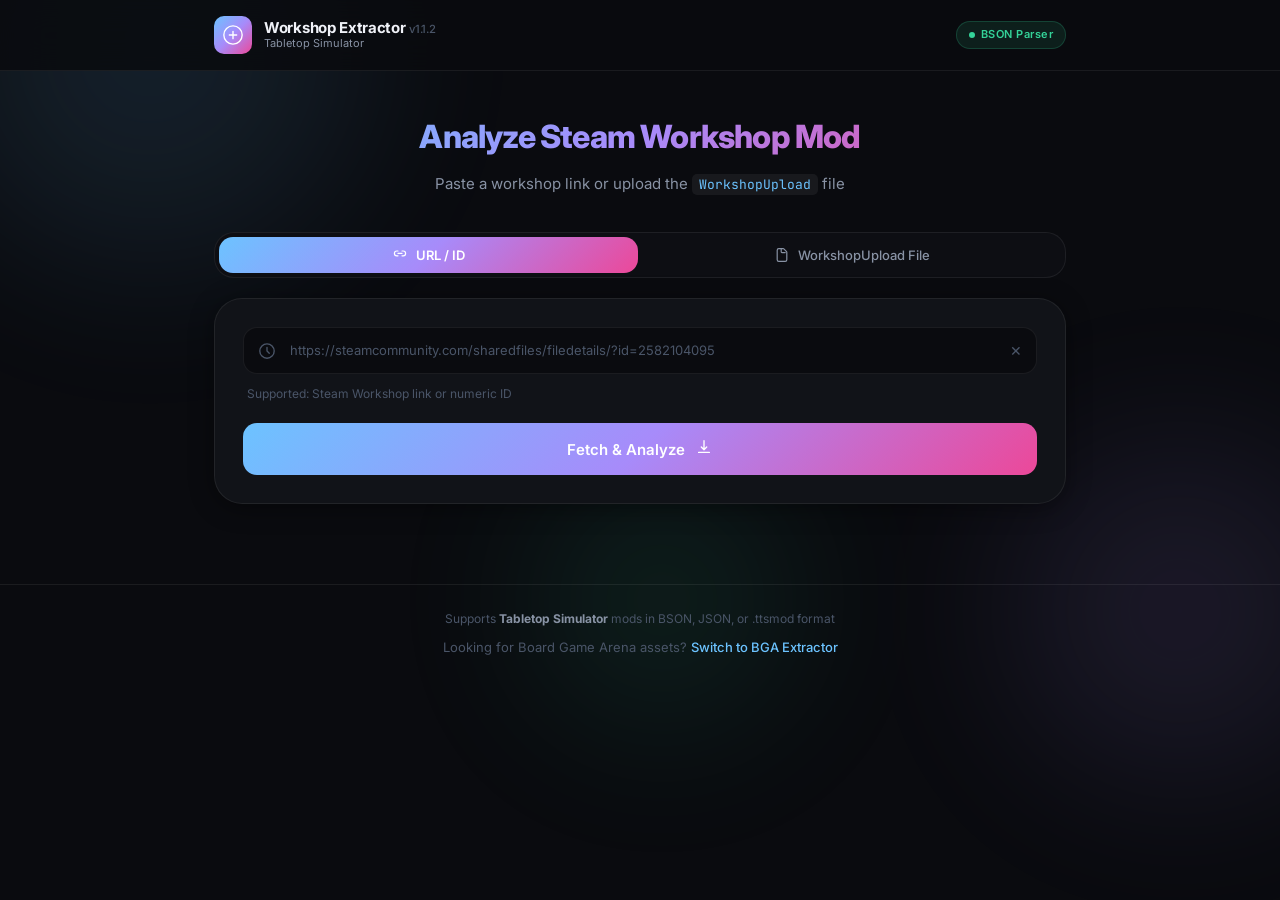
==== index.html @ b0f850b6 "fix: tts id for stream download fix: bga parser" ====
<!DOCTYPE html>
<html lang="en">

<head>
  <meta charset="UTF-8" />
  <meta name="viewport" content="width=device-width, initial-scale=1.0" />
  <title>Steam Workshop Extractor</title>
  <meta name="description"
    content="Extract hidden asset URLs from Tabletop Simulator Steam Workshop mods. Download images, meshes, and raw BSON/JSON." />

  <!-- Open Graph / Social Media Meta Tags -->
  <meta property="og:type" content="website" />
  <meta property="og:title" content="Steam Workshop Extractor" />
  <meta property="og:description" content="Extract hidden asset URLs from Tabletop Simulator Steam Workshop mods." />
  <meta property="og:url" content="https://steam-extractor.netlify.app/" />
  <meta property="og:image" content="https://steam-extractor.netlify.app/og-image.png" />
  <meta name="twitter:card" content="summary_large_image" />

  <link rel="icon" type="image/svg+xml" href="favicon.svg" />
  <link rel="preconnect" href="https://fonts.googleapis.com" />
  <link rel="preconnect" href="https://fonts.gstatic.com" crossorigin />
  <link
    href="https://fonts.googleapis.com/css2?family=Inter:wght@300;400;500;600;700;800&family=JetBrains+Mono:wght@400;500&display=swap"
    rel="stylesheet" />
  <script src="https://cdn.jsdelivr.net/npm/bson@6.10.3/dist/bson.bundle.min.js"></script>
  <script src="https://cdn.jsdelivr.net/npm/jszip@3.10.1/dist/jszip.min.js"></script>
  <link rel="stylesheet" href="style.css" />
</head>

<body>
  <div class="bg-orbs">
    <div class="orb orb-1"></div>
    <div class="orb orb-2"></div>
    <div class="orb orb-3"></div>
  </div>

  <header class="app-header">
    <div class="header-inner">
      <div class="logo" onclick="resetToInput()" title="Back to start">
        <div class="logo-icon">
          <svg viewBox="0 0 24 24" fill="none" xmlns="http://www.w3.org/2000/svg">
            <path d="M12 2C6.477 2 2 6.477 2 12s4.477 10 10 10 10-4.477 10-10S17.523 2 12 2Z" stroke="currentColor"
              stroke-width="1.5" />
            <path d="M8 12h8M12 8v8" stroke="currentColor" stroke-width="1.5" stroke-linecap="round" />
          </svg>
        </div>
        <div class="logo-text">
          <span class="logo-title">Workshop Extractor <span class="version-tag">v1.1.2</span></span>
          <span class="logo-sub">Tabletop Simulator</span>
        </div>
      </div>
      <div class="header-badge">
        <span class="badge-dot"></span>
        BSON Parser
      </div>
    </div>
  </header>

  <main class="app-main">
    <!-- Input Section -->
    <section class="input-section" id="input-section">
      <div class="section-title">
        <h1>Analyze Steam Workshop Mod</h1>
        <p>Paste a workshop link or upload the <code>WorkshopUpload</code> file</p>
      </div>

      <div class="tabs" id="input-tabs">
        <button class="tab active" id="tab-url" onclick="switchTab('url')">
          <svg viewBox="0 0 20 20" fill="none" xmlns="http://www.w3.org/2000/svg">
            <path d="M12.5 5H14a3 3 0 0 1 0 6h-1.5M7.5 5H6a3 3 0 0 0 0 6h1.5M7.5 8h5" stroke="currentColor"
              stroke-width="1.5" stroke-linecap="round" />
          </svg>
          URL / ID
        </button>
        <button class="tab" id="tab-file" onclick="switchTab('file')">
          <svg viewBox="0 0 20 20" fill="none" xmlns="http://www.w3.org/2000/svg">
            <path
              d="M4 4a2 2 0 0 1 2-2h5.586a1 1 0 0 1 .707.293l3.414 3.414A1 1 0 0 1 16 6.414V16a2 2 0 0 1-2 2H6a2 2 0 0 1-2-2V4Z"
              stroke="currentColor" stroke-width="1.5" />
            <path d="M9 2v4a1 1 0 0 0 1 1h4" stroke="currentColor" stroke-width="1.5" stroke-linecap="round" />
          </svg>
          WorkshopUpload File
        </button>
      </div>

      <!-- URL Tab -->
      <div class="tab-panel active" id="panel-url">
        <div class="url-input-card">
          <div class="input-wrapper">
            <div class="input-icon">
              <svg viewBox="0 0 20 20" fill="none">
                <circle cx="10" cy="10" r="8" stroke="currentColor" stroke-width="1.5" />
                <path d="M10 6v4l2.5 2.5" stroke="currentColor" stroke-width="1.5" stroke-linecap="round" />
              </svg>
            </div>
            <input type="text" id="url-input"
              placeholder="https://steamcommunity.com/sharedfiles/filedetails/?id=2582104095" class="url-input"
              autocomplete="off" spellcheck="false" />
            <button class="clear-btn" id="clear-btn" onclick="clearInput()" title="Clear">✕</button>
          </div>
          <div class="input-hint">
            <span>Supported: Steam Workshop link or numeric ID</span>
          </div>
          <button class="fetch-btn" id="fetch-btn" onclick="fetchFromUrl()">
            <span class="btn-text">Fetch &amp; Analyze</span>
            <span class="btn-icon">
              <svg viewBox="0 0 20 20" fill="none">
                <path d="M10 3v10M10 13l-3-3M10 13l3-3" stroke="currentColor" stroke-width="1.5" stroke-linecap="round"
                  stroke-linejoin="round" />
                <path d="M4 16h12" stroke="currentColor" stroke-width="1.5" stroke-linecap="round" />
              </svg>
            </span>
          </button>
        </div>
      </div>

      <!-- File Tab -->
      <div class="tab-panel" id="panel-file">
        <div class="file-drop-zone" id="drop-zone" ondragover="handleDragOver(event)"
          ondragleave="handleDragLeave(event)" ondrop="handleDrop(event)"
          onclick="document.getElementById('file-input').click()">
          <div class="drop-icon">
            <svg viewBox="0 0 48 48" fill="none" xmlns="http://www.w3.org/2000/svg">
              <path d="M24 32V16M24 16l-6 6M24 16l6 6" stroke="currentColor" stroke-width="2" stroke-linecap="round"
                stroke-linejoin="round" />
              <path d="M8 36a8 8 0 0 0 8 8h16a8 8 0 0 0 8-8" stroke="currentColor" stroke-width="2"
                stroke-linecap="round" />
            </svg>
          </div>
          <p class="drop-title">Drop <code>WorkshopUpload</code> file here</p>
          <p class="drop-subtitle">BSON, JSON, or .ttsmod format — or click to browse</p>
          <input type="file" id="file-input" accept=".json,.bson,.ttsmod,application/json"
            onchange="handleFileSelect(event)" style="display: none;" />
        </div>
      </div>
    </section>

    <!-- Loading State -->
    <section class="loading-section hidden" id="loading-section">
      <div class="loading-card">
        <div class="spinner-container">
          <div class="spinner"></div>
          <div class="spinner-inner"></div>
        </div>
        <div class="loading-text">
          <span id="loading-message">Contacting Steam API...</span>
          <div class="loading-dots">
            <span></span><span></span><span></span>
          </div>
        </div>
      </div>
    </section>

    <!-- Error State -->
    <section class="error-section hidden" id="error-section">
      <div class="error-card">
        <div class="error-icon">⚠️</div>
        <h3 id="error-title">Error</h3>
        <p id="error-message">Something went wrong. Please try again.</p>
        <button class="retry-btn" onclick="resetToInput()">← Go Back</button>
      </div>
    </section>

    <!-- Results Section -->
    <section class="results-section hidden" id="results-section">
      <div class="results-header">
        <button class="back-btn" onclick="resetToInput()">
          <svg viewBox="0 0 20 20" fill="none">
            <path d="M12 15l-5-5 5-5" stroke="currentColor" stroke-width="1.5" stroke-linecap="round"
              stroke-linejoin="round" />
          </svg>
          Back
        </button>
        <h2 class="results-title">Analysis Results</h2>
        <button class="copy-all-btn" id="copy-all-btn" onclick="copyAllUrls()">
          <svg viewBox="0 0 20 20" fill="none">
            <rect x="5" y="5" width="10" height="12" rx="2" stroke="currentColor" stroke-width="1.5" />
            <path d="M8 5V3.5A1.5 1.5 0 0 1 9.5 2h1A1.5 1.5 0 0 1 12 3.5V5" stroke="currentColor" stroke-width="1.5" />
          </svg>
          Copy All URLs
        </button>
      </div>

      <!-- Metadata Card -->
      <div class="meta-card" id="meta-card">
        <div class="meta-thumbnail" id="meta-thumbnail-wrap">
          <img id="meta-thumbnail" src="" alt="Preview" onerror="this.parentElement.style.display='none'" />
        </div>
        <div class="meta-info">
          <div class="meta-game-name" id="meta-game-name">—</div>
          <div class="meta-rows">
            <div class="meta-row">
              <span class="meta-label">Game Version</span>
              <span class="meta-value" id="meta-version">—</span>
            </div>
            <div class="meta-row">
              <span class="meta-label">Creation Date</span>
              <span class="meta-value" id="meta-date">—</span>
            </div>
            <div class="meta-row">
              <span class="meta-label">Game Mode</span>
              <span class="meta-value" id="meta-mode">—</span>
            </div>
            <div class="meta-row">
              <span class="meta-label">Workshop ID</span>
              <span class="meta-value meta-id" id="meta-workshop-id">—</span>
            </div>
            <div class="meta-row">
              <span class="meta-label">File Size</span>
              <span class="meta-value" id="meta-file-size">—</span>
            </div>
          </div>
        </div>
      </div>

      <!-- Assets Section -->
      <div class="assets-section" id="assets-section">
        <div class="assets-header">
          <h3 class="assets-title">
            <svg viewBox="0 0 20 20" fill="none">
              <path d="M4 4h12v12H4z" stroke="currentColor" stroke-width="1.3" rx="2" />
              <circle cx="7.5" cy="7.5" r="1.5" stroke="currentColor" stroke-width="1.3" />
              <path d="M4 12l4-4 3 3 2-2 3 3" stroke="currentColor" stroke-width="1.3" stroke-linecap="round" />
            </svg>
            Assets
            <span class="assets-count" id="assets-count">0</span>
          </h3>
          <div class="assets-filters" id="assets-filters"></div>
        </div>
        <div class="assets-actions-bar" id="assets-actions-bar">
          <button class="download-zip-btn" id="download-zip-btn" onclick="downloadImagesZip()">
            <svg viewBox="0 0 20 20" fill="none">
              <path d="M10 3v9M10 12l-3-3M10 12l3-3" stroke="currentColor" stroke-width="1.5" stroke-linecap="round"
                stroke-linejoin="round" />
              <path d="M3 15h14" stroke="currentColor" stroke-width="1.5" stroke-linecap="round" />
            </svg>
            <span id="zip-btn-label">Download Images (ZIP)</span>
            <span class="zip-count" id="zip-count">0</span>
          </button>
          <button class="download-zip-btn" id="download-zip-stream-btn" onclick="downloadImagesStreamingZip()"
            style="background: var(--surface-3); border: 1px solid var(--accent-1);">
            <svg viewBox="0 0 20 20" fill="none">
              <path d="M10 3v9M10 12l-3-3M10 12l3-3" stroke="currentColor" stroke-width="1.5" stroke-linecap="round"
                stroke-linejoin="round" />
              <path d="M3 15h14" stroke="currentColor" stroke-width="1.5" stroke-linecap="round" />
            </svg>
            <span id="zip-stream-btn-label">Download ZIP (Streaming)</span>
          </button>
          <button class="open-all-btn" id="open-all-btn" onclick="openAllFiltered()">
            <svg viewBox="0 0 20 20" fill="none">
              <path d="M7 3H3a1 1 0 0 0-1 1v13a1 1 0 0 0 1 1h13a1 1 0 0 0 1-1v-4" stroke="currentColor"
                stroke-width="1.5" stroke-linecap="round" />
              <path d="M11 3h6v6M17 3l-8 8" stroke="currentColor" stroke-width="1.5" stroke-linecap="round"
                stroke-linejoin="round" />
            </svg>
            <span id="open-all-label">Open All in Tabs</span>
            <span class="zip-count" id="open-all-count">0</span>
          </button>
        </div>
        <div class="assets-grid" id="assets-grid"></div>
      </div>

      <!-- Download Progress Overlay -->
      <div class="zip-overlay hidden" id="zip-overlay">
        <div class="zip-modal">
          <div class="zip-modal-icon">
            <svg viewBox="0 0 48 48" fill="none">
              <path d="M24 8v20M24 28l-7-7M24 28l7-7" stroke="currentColor" stroke-width="2.5" stroke-linecap="round"
                stroke-linejoin="round" />
              <path d="M8 38h32" stroke="currentColor" stroke-width="2.5" stroke-linecap="round" />
            </svg>
          </div>
          <h3 class="zip-modal-title">Downloading Images</h3>
          <p class="zip-modal-status" id="zip-status">Preparing...</p>
          <div class="zip-progress-bar">
            <div class="zip-progress-fill" id="zip-progress-fill"></div>
          </div>
          <p class="zip-progress-text" id="zip-progress-text">0 / 0</p>
          <button class="zip-cancel-btn" id="zip-cancel-btn" onclick="cancelZipDownload()">Cancel</button>
        </div>
      </div>

      <!-- Card Sheet Cutter -->
      <div class="cutter-section" id="cutter-section">
        <div class="cutter-header">
          <h3 class="cutter-title">
            <svg viewBox="0 0 20 20" fill="none">
              <path d="M4 4l12 12M4 8l8 8M8 4l8 8" stroke="currentColor" stroke-width="1.4" stroke-linecap="round" />
              <circle cx="15" cy="5" r="2" stroke="currentColor" stroke-width="1.4" />
              <circle cx="5" cy="15" r="2" stroke="currentColor" stroke-width="1.4" />
            </svg>
            Card Sheet Cutter
            <span class="cutter-deck-count" id="cutter-deck-count">0 decks</span>
          </h3>
          <p class="cutter-subtitle">Drop a sheet image — the deck and side are detected automatically from the
            filename.</p>
        </div>

        <!-- Step 1: Drop Zone (always visible first) -->
        <div class="cutter-drop-zone" id="cutter-drop-zone" ondragover="handleCutterDragOver(event)"
          ondragleave="handleCutterDragLeave()" ondrop="handleCutterDrop(event)"
          onclick="document.getElementById('cutter-file-input').click()">
          <div class="cutter-drop-icon">
            <svg viewBox="0 0 48 48" fill="none">
              <rect x="6" y="6" width="36" height="28" rx="3" stroke="currentColor" stroke-width="2" />
              <path d="M6 22l10-8 8 6 8-10 10 12" stroke="currentColor" stroke-width="2" stroke-linecap="round"
                stroke-linejoin="round" />
              <path d="M16 42h16M24 36v6" stroke="currentColor" stroke-width="2" stroke-linecap="round" />
            </svg>
          </div>
          <p class="cutter-drop-title">Drop sheet image here</p>
          <p class="cutter-drop-sub">PNG, JPG, WebP — or click to browse</p>
          <input type="file" id="cutter-file-input" accept="image/*" style="display:none"
            onchange="handleCutterFile(event)" />
        </div>

        <!-- Step 2: Auto-match status -->
        <div id="cutter-match-status"></div>

        <!-- Step 3: Deck list (face | info | back) -->
        <div class="cutter-decks-label" id="cutter-decks-label">
          Click a <strong>Face</strong> or <strong>Back</strong> column to assign manually
        </div>
        <div class="cutter-deck-list" id="cutter-deck-list"></div>

        <!-- Result bar + download -->
        <div class="cutter-result-bar" id="cutter-result-bar">
          <span class="cutter-result-info" id="cutter-result-info"></span>
          <button class="cutter-download-btn" id="cutter-download-btn" onclick="downloadCardsZip()" disabled>
            <svg viewBox="0 0 20 20" fill="none">
              <path d="M10 3v9M10 12l-3-3M10 12l3-3" stroke="currentColor" stroke-width="1.5" stroke-linecap="round"
                stroke-linejoin="round" />
              <path d="M3 15h14" stroke="currentColor" stroke-width="1.5" stroke-linecap="round" />
            </svg>
            Download All Cards (ZIP)
          </button>
        </div>

        <!-- Sliced card preview grid -->
        <div class="cutter-preview-area" id="cutter-preview-area"></div>
      </div>


      <!-- Raw JSON -->
      <div class="raw-section">
        <div class="raw-actions-row">
          <button class="raw-toggle" id="raw-toggle" onclick="toggleRaw()">
            <svg viewBox="0 0 20 20" fill="none">
              <path d="M6 8l-4 4 4 4M14 8l4 4-4 4M11 4l-2 12" stroke="currentColor" stroke-width="1.5"
                stroke-linecap="round" stroke-linejoin="round" />
            </svg>
            Show Raw JSON
          </button>

          <div class="raw-downloads">
            <button class="raw-save-btn" onclick="saveJson()" title="Download mod data as JSON file">
              <svg viewBox="0 0 20 20" fill="none">
                <path d="M4 3h10l2 2v12a1 1 0 0 1-1 1H5a1 1 0 0 1-1-1V4a1 1 0 0 1 1-1z" stroke="currentColor"
                  stroke-width="1.5" />
                <rect x="7" y="3" width="6" height="4" stroke="currentColor" stroke-width="1.5" />
                <rect x="6" y="11" width="8" height="7" stroke="currentColor" stroke-width="1.5" />
              </svg>
              Save JSON
            </button>
            <button class="raw-save-btn" id="save-bson-btn" onclick="saveBson()" title="Download original BSON file">
              <svg viewBox="0 0 20 20" fill="none">
                <path d="M4 17a1 1 0 0 0 1 1h10a1 1 0 0 0 1-1V5l-2-2H5a1 1 0 0 0-1 1v13z" stroke="currentColor"
                  stroke-width="1.5" />
                <path d="M12 3v3h3" stroke="currentColor" stroke-width="1.5" />
              </svg>
              Save BSON
            </button>
          </div>
        </div>
        <pre class="raw-data hidden" id="raw-data"></pre>
      </div>
    </section>
  </main>

  <footer class="app-footer">
    <p>Supports <strong>Tabletop Simulator</strong> mods in BSON, JSON, or .ttsmod format</p>
    <p style="margin-top: 8px; font-size: 13px;">Looking for Board Game Arena assets? <a href="bga.html"
        style="color:var(--accent-1); text-decoration:none; font-weight:500;">Switch to BGA Extractor</a></p>
  </footer>

  <script src="app.js"></script>
  <script src="cutter.js"></script>
</body>

</html>
---- style.css ----
/* === CSS Reset & Variables === */
*,
*::before,
*::after {
  box-sizing: border-box;
  margin: 0;
  padding: 0;
}

:root {
  --bg-dark: #0a0b0f;
  --bg-card: #111318;
  --bg-card-hover: #161920;
  --bg-card-2: #0d0e13;
  --border: rgba(255, 255, 255, 0.07);
  --border-active: rgba(99, 179, 237, 0.35);
  --accent-1: #6cc3ff;
  --accent-2: #a78bfa;
  --accent-3: #34d399;
  --accent-4: #f59e0b;
  --accent-gradient: linear-gradient(135deg, #6cc3ff 0%, #a78bfa 50%, #ec4899 100%);
  --text-primary: #f0f2f8;
  --text-secondary: #8892a4;
  --text-muted: #4a5568;
  --radius-sm: 8px;
  --radius-md: 14px;
  --radius-lg: 20px;
  --radius-xl: 28px;
  --shadow-card: 0 4px 24px rgba(0, 0, 0, 0.4);
  --shadow-glow: 0 0 32px rgba(108, 195, 255, 0.12);
  --transition: 0.2s cubic-bezier(0.4, 0, 0.2, 1);
  --font-main: 'Inter', system-ui, sans-serif;
  --font-mono: 'JetBrains Mono', monospace;
}

body {
  font-family: var(--font-main);
  background: var(--bg-dark);
  color: var(--text-primary);
  min-height: 100vh;
  overflow-x: hidden;
  line-height: 1.6;
}

/* === Animated Background Orbs === */
.bg-orbs {
  position: fixed;
  inset: 0;
  pointer-events: none;
  z-index: 0;
  overflow: hidden;
}

.orb {
  position: absolute;
  border-radius: 50%;
  filter: blur(80px);
  opacity: 0.15;
  animation: float 20s ease-in-out infinite;
}

.orb-1 {
  width: 500px;
  height: 500px;
  background: radial-gradient(circle, #6cc3ff, transparent);
  top: -200px;
  left: -100px;
  animation-delay: 0s;
}

.orb-2 {
  width: 400px;
  height: 400px;
  background: radial-gradient(circle, #a78bfa, transparent);
  bottom: 10%;
  right: -100px;
  animation-delay: -8s;
}

.orb-3 {
  width: 300px;
  height: 300px;
  background: radial-gradient(circle, #34d399, transparent);
  top: 50%;
  left: 40%;
  animation-delay: -16s;
}

@keyframes float {

  0%,
  100% {
    transform: translate(0, 0) scale(1);
  }

  33% {
    transform: translate(30px, -40px) scale(1.05);
  }

  66% {
    transform: translate(-20px, 30px) scale(0.95);
  }
}

/* === Header === */
.app-header {
  position: sticky;
  top: 0;
  z-index: 100;
  background: rgba(10, 11, 15, 0.85);
  backdrop-filter: blur(20px);
  border-bottom: 1px solid var(--border);
}

.header-inner {
  max-width: 900px;
  margin: 0 auto;
  padding: 16px 24px;
  display: flex;
  align-items: center;
  justify-content: space-between;
}

.logo {
  display: flex;
  align-items: center;
  gap: 12px;
  cursor: pointer;
  transition: opacity var(--transition);
}

.logo:hover {
  opacity: 0.8;
}

.logo-icon {
  width: 38px;
  height: 38px;
  background: var(--accent-gradient);
  border-radius: 10px;
  display: flex;
  align-items: center;
  justify-content: center;
  padding: 8px;
  flex-shrink: 0;
}

.logo-icon svg {
  width: 100%;
  height: 100%;
  color: #fff;
}

.logo-text {
  display: flex;
  flex-direction: column;
  line-height: 1.2;
}

.logo-title {
  font-size: 15px;
  font-weight: 700;
  color: var(--text-primary);
  letter-spacing: -0.3px;
}

.version-tag {
  font-size: 0.75em;
  color: var(--text-muted);
  font-weight: 500;
}

.logo-sub {
  font-size: 11px;
  color: var(--text-secondary);
  font-weight: 400;
}

.header-badge {
  display: flex;
  align-items: center;
  gap: 6px;
  font-size: 11px;
  font-weight: 600;
  color: var(--accent-3);
  background: rgba(52, 211, 153, 0.1);
  border: 1px solid rgba(52, 211, 153, 0.2);
  padding: 4px 12px;
  border-radius: 100px;
  letter-spacing: 0.5px;
}

.badge-dot {
  width: 6px;
  height: 6px;
  background: var(--accent-3);
  border-radius: 50%;
  animation: pulse-dot 2s ease-in-out infinite;
}

@keyframes pulse-dot {

  0%,
  100% {
    opacity: 1;
    transform: scale(1);
  }

  50% {
    opacity: 0.6;
    transform: scale(0.8);
  }
}

/* === Main === */
.app-main {
  position: relative;
  z-index: 1;
  max-width: 900px;
  margin: 0 auto;
  padding: 40px 24px 80px;
}

/* === Input Section === */
.section-title {
  text-align: center;
  margin-bottom: 36px;
}

.section-title h1 {
  font-size: 32px;
  font-weight: 800;
  letter-spacing: -0.8px;
  background: var(--accent-gradient);
  -webkit-background-clip: text;
  -webkit-text-fill-color: transparent;
  background-clip: text;
  margin-bottom: 10px;
}

.section-title p {
  font-size: 15px;
  color: var(--text-secondary);
}

.section-title code {
  font-family: var(--font-mono);
  font-size: 13px;
  background: rgba(255, 255, 255, 0.06);
  padding: 2px 7px;
  border-radius: 5px;
  color: var(--accent-1);
}

/* === Tabs === */
.tabs {
  display: flex;
  gap: 4px;
  background: var(--bg-card-2);
  border: 1px solid var(--border);
  border-radius: var(--radius-lg);
  padding: 4px;
  margin-bottom: 20px;
}

.tab {
  flex: 1;
  display: flex;
  align-items: center;
  justify-content: center;
  gap: 8px;
  padding: 10px 20px;
  border: none;
  border-radius: var(--radius-md);
  background: transparent;
  color: var(--text-secondary);
  font-family: var(--font-main);
  font-size: 13px;
  font-weight: 500;
  cursor: pointer;
  transition: all var(--transition);
}

.tab svg {
  width: 16px;
  height: 16px;
}

.tab:hover {
  color: var(--text-primary);
  background: rgba(255, 255, 255, 0.04);
}

.tab.active {
  background: var(--accent-gradient);
  color: #fff;
  font-weight: 600;
}

/* === Tab Panels === */
.tab-panel {
  display: none;
  animation: fadeIn 0.25s ease;
}

.tab-panel.active {
  display: block;
}

@keyframes fadeIn {
  from {
    opacity: 0;
    transform: translateY(8px);
  }

  to {
    opacity: 1;
    transform: translateY(0);
  }
}

/* === URL Input Card === */
.url-input-card {
  background: var(--bg-card);
  border: 1px solid var(--border);
  border-radius: var(--radius-xl);
  padding: 28px;
  box-shadow: var(--shadow-card);
  transition: border-color var(--transition);
}

.url-input-card:focus-within {
  border-color: var(--border-active);
  box-shadow: var(--shadow-card), var(--shadow-glow);
}

.input-wrapper {
  display: flex;
  align-items: center;
  background: var(--bg-dark);
  border: 1px solid var(--border);
  border-radius: var(--radius-md);
  overflow: hidden;
  transition: border-color var(--transition);
  margin-bottom: 10px;
}

.input-wrapper:focus-within {
  border-color: rgba(108, 195, 255, 0.4);
}

.input-icon {
  padding: 0 14px;
  color: var(--text-muted);
  flex-shrink: 0;
}

.input-icon svg {
  width: 18px;
  height: 18px;
  display: block;
}

.url-input {
  flex: 1;
  background: transparent;
  border: none;
  outline: none;
  font-family: var(--font-mono);
  font-size: 13px;
  color: var(--text-primary);
  padding: 14px 0;
  min-width: 0;
}

.url-input::placeholder {
  color: var(--text-muted);
  font-family: var(--font-main);
  font-size: 13px;
}

.clear-btn {
  padding: 0 14px;
  background: transparent;
  border: none;
  color: var(--text-muted);
  cursor: pointer;
  font-size: 14px;
  transition: color var(--transition);
  flex-shrink: 0;
}

.clear-btn:hover {
  color: var(--text-secondary);
}

.input-hint {
  font-size: 12px;
  color: var(--text-muted);
  margin-bottom: 20px;
  padding-left: 4px;
}

.fetch-btn {
  width: 100%;
  display: flex;
  align-items: center;
  justify-content: center;
  gap: 10px;
  padding: 15px 28px;
  background: var(--accent-gradient);
  border: none;
  border-radius: var(--radius-md);
  color: #fff;
  font-family: var(--font-main);
  font-size: 15px;
  font-weight: 600;
  cursor: pointer;
  transition: all var(--transition);
  position: relative;
  overflow: hidden;
}

.fetch-btn::before {
  content: '';
  position: absolute;
  inset: 0;
  background: rgba(255, 255, 255, 0);
  transition: background var(--transition);
}

.fetch-btn:hover::before {
  background: rgba(255, 255, 255, 0.08);
}

.fetch-btn:active {
  transform: scale(0.99);
}

.fetch-btn:disabled {
  opacity: 0.6;
  cursor: not-allowed;
  transform: none;
}

.btn-icon svg {
  width: 18px;
  height: 18px;
}

/* === File Drop Zone === */
.file-drop-zone {
  background: var(--bg-card);
  border: 2px dashed var(--border);
  border-radius: var(--radius-xl);
  padding: 60px 28px;
  text-align: center;
  cursor: pointer;
  transition: all var(--transition);
}

.file-drop-zone:hover,
.file-drop-zone.drag-over {
  border-color: rgba(108, 195, 255, 0.4);
  background: rgba(108, 195, 255, 0.04);
}

.drop-icon {
  width: 64px;
  height: 64px;
  margin: 0 auto 20px;
  color: var(--accent-1);
  opacity: 0.7;
}

.drop-icon svg {
  width: 100%;
  height: 100%;
}

.drop-title {
  font-size: 17px;
  font-weight: 600;
  color: var(--text-primary);
  margin-bottom: 6px;
}

.drop-title code {
  font-family: var(--font-mono);
  font-size: 15px;
  color: var(--accent-1);
  background: rgba(108, 195, 255, 0.08);
  padding: 2px 8px;
  border-radius: 5px;
}

.drop-subtitle {
  font-size: 13px;
  color: var(--text-muted);
}

/* === Loading === */
.loading-section {
  display: flex;
  align-items: center;
  justify-content: center;
  min-height: 260px;
}

.loading-card {
  text-align: center;
}

.spinner-container {
  position: relative;
  width: 64px;
  height: 64px;
  margin: 0 auto 24px;
}

.spinner {
  width: 64px;
  height: 64px;
  border-radius: 50%;
  border: 2.5px solid rgba(255, 255, 255, 0.06);
  border-top-color: var(--accent-1);
  animation: spin 1s linear infinite;
  position: absolute;
  inset: 0;
}

.spinner-inner {
  width: 40px;
  height: 40px;
  border-radius: 50%;
  border: 2px solid rgba(255, 255, 255, 0.04);
  border-bottom-color: var(--accent-2);
  animation: spin 0.7s linear infinite reverse;
  position: absolute;
  top: 12px;
  left: 12px;
}

@keyframes spin {
  to {
    transform: rotate(360deg);
  }
}

.loading-text {
  font-size: 15px;
  color: var(--text-secondary);
}

.loading-dots {
  display: flex;
  gap: 5px;
  justify-content: center;
  margin-top: 10px;
}

.loading-dots span {
  width: 5px;
  height: 5px;
  background: var(--accent-1);
  border-radius: 50%;
  animation: blink 1s ease-in-out infinite;
}

.loading-dots span:nth-child(2) {
  animation-delay: 0.2s;
}

.loading-dots span:nth-child(3) {
  animation-delay: 0.4s;
}

@keyframes blink {

  0%,
  100% {
    opacity: 0.2;
    transform: scale(0.8);
  }

  50% {
    opacity: 1;
    transform: scale(1);
  }
}

/* === Error === */
.error-section {
  display: flex;
  align-items: center;
  justify-content: center;
  min-height: 260px;
}

.error-card {
  text-align: center;
  background: var(--bg-card);
  border: 1px solid rgba(239, 68, 68, 0.2);
  border-radius: var(--radius-xl);
  padding: 40px;
  max-width: 480px;
}

.error-icon {
  font-size: 40px;
  margin-bottom: 16px;
}

.error-card h3 {
  font-size: 20px;
  font-weight: 700;
  color: #ef4444;
  margin-bottom: 8px;
}

.error-card p {
  font-size: 14px;
  color: var(--text-secondary);
  margin-bottom: 24px;
  line-height: 1.7;
}

.retry-btn {
  padding: 10px 24px;
  background: rgba(239, 68, 68, 0.1);
  border: 1px solid rgba(239, 68, 68, 0.3);
  border-radius: var(--radius-md);
  color: #ef4444;
  font-family: var(--font-main);
  font-size: 13px;
  font-weight: 500;
  cursor: pointer;
  transition: all var(--transition);
}

.retry-btn:hover {
  background: rgba(239, 68, 68, 0.18);
}

/* === Results === */
.results-header {
  display: flex;
  align-items: center;
  gap: 12px;
  margin-bottom: 24px;
}

.back-btn {
  display: flex;
  align-items: center;
  gap: 6px;
  padding: 8px 14px;
  background: var(--bg-card);
  border: 1px solid var(--border);
  border-radius: var(--radius-md);
  color: var(--text-secondary);
  font-family: var(--font-main);
  font-size: 13px;
  cursor: pointer;
  transition: all var(--transition);
  flex-shrink: 0;
}

.back-btn svg {
  width: 16px;
  height: 16px;
}

.back-btn:hover {
  color: var(--text-primary);
  border-color: rgba(255, 255, 255, 0.15);
}

.results-title {
  flex: 1;
  font-size: 20px;
  font-weight: 700;
  letter-spacing: -0.4px;
}

.copy-all-btn {
  display: flex;
  align-items: center;
  gap: 6px;
  padding: 8px 14px;
  background: rgba(108, 195, 255, 0.08);
  border: 1px solid rgba(108, 195, 255, 0.2);
  border-radius: var(--radius-md);
  color: var(--accent-1);
  font-family: var(--font-main);
  font-size: 13px;
  font-weight: 500;
  cursor: pointer;
  transition: all var(--transition);
  flex-shrink: 0;
}

.copy-all-btn svg {
  width: 15px;
  height: 15px;
}

.copy-all-btn:hover {
  background: rgba(108, 195, 255, 0.14);
}

/* === Meta Card === */
.meta-card {
  background: var(--bg-card);
  border: 1px solid var(--border);
  border-radius: var(--radius-xl);
  padding: 28px;
  margin-bottom: 24px;
  display: flex;
  gap: 24px;
  box-shadow: var(--shadow-card);
  position: relative;
  overflow: hidden;
}

.meta-card::before {
  content: '';
  position: absolute;
  top: 0;
  left: 0;
  right: 0;
  height: 3px;
  background: var(--accent-gradient);
}

.meta-thumbnail {
  flex-shrink: 0;
  width: 120px;
  height: 90px;
  border-radius: var(--radius-md);
  overflow: hidden;
  background: var(--bg-dark);
}

.meta-thumbnail img {
  width: 100%;
  height: 100%;
  object-fit: cover;
  display: block;
}

.meta-info {
  flex: 1;
  min-width: 0;
}

.meta-game-name {
  font-size: 22px;
  font-weight: 800;
  letter-spacing: -0.5px;
  color: var(--text-primary);
  margin-bottom: 16px;
  line-height: 1.3;
}

.meta-rows {
  display: grid;
  grid-template-columns: 1fr 1fr;
  gap: 12px;
}

.meta-row {
  display: flex;
  flex-direction: column;
  gap: 3px;
}

.meta-label {
  font-size: 11px;
  text-transform: uppercase;
  letter-spacing: 0.8px;
  color: var(--text-muted);
  font-weight: 600;
}

.meta-value {
  font-size: 14px;
  font-weight: 500;
  color: var(--text-primary);
}

.meta-value.meta-id {
  font-family: var(--font-mono);
  font-size: 12px;
  color: var(--accent-2);
}

/* === Assets Section === */
.assets-section {
  margin-bottom: 24px;
}

.assets-header {
  display: flex;
  align-items: center;
  justify-content: space-between;
  flex-wrap: wrap;
  gap: 12px;
  margin-bottom: 16px;
}

.assets-title {
  display: flex;
  align-items: center;
  gap: 10px;
  font-size: 17px;
  font-weight: 700;
  letter-spacing: -0.3px;
}

.assets-title svg {
  width: 20px;
  height: 20px;
  color: var(--accent-1);
}

.assets-count {
  background: var(--accent-gradient);
  color: #fff;
  font-size: 11px;
  font-weight: 700;
  padding: 2px 9px;
  border-radius: 100px;
}

.assets-filters {
  display: flex;
  gap: 6px;
  flex-wrap: wrap;
}

.filter-btn {
  padding: 5px 12px;
  background: var(--bg-card);
  border: 1px solid var(--border);
  border-radius: 100px;
  color: var(--text-secondary);
  font-family: var(--font-main);
  font-size: 12px;
  font-weight: 500;
  cursor: pointer;
  transition: all var(--transition);
}

.filter-btn:hover,
.filter-btn.active {
  background: rgba(108, 195, 255, 0.1);
  border-color: rgba(108, 195, 255, 0.3);
  color: var(--accent-1);
}

/* === Assets Grid === */
.assets-grid {
  display: grid;
  grid-template-columns: repeat(auto-fill, minmax(300px, 1fr));
  gap: 12px;
}

.asset-card {
  background: var(--bg-card);
  border: 1px solid var(--border);
  border-radius: var(--radius-lg);
  padding: 16px;
  transition: all var(--transition);
  position: relative;
  overflow: hidden;
}

.asset-card:hover {
  border-color: rgba(255, 255, 255, 0.12);
  background: var(--bg-card-hover);
  transform: translateY(-1px);
  box-shadow: var(--shadow-card);
}

.asset-card.has-preview:hover .asset-preview {
  opacity: 1;
  transform: scale(1);
}

.asset-type-bar {
  position: absolute;
  top: 0;
  left: 0;
  bottom: 0;
  width: 3px;
  border-radius: 0;
}

.type-image {
  background: linear-gradient(180deg, #6cc3ff, #3b82f6);
}

.type-model {
  background: linear-gradient(180deg, #a78bfa, #8b5cf6);
}

.type-audio {
  background: linear-gradient(180deg, #34d399, #059669);
}

.type-url {
  background: linear-gradient(180deg, #f59e0b, #d97706);
}

.type-other {
  background: linear-gradient(180deg, #64748b, #475569);
}

.asset-inner {
  padding-left: 12px;
}

.asset-label {
  display: flex;
  align-items: center;
  gap: 8px;
  margin-bottom: 8px;
}

.asset-type-badge {
  font-size: 10px;
  font-weight: 700;
  text-transform: uppercase;
  letter-spacing: 0.6px;
  padding: 2px 7px;
  border-radius: 4px;
}

.badge-image {
  background: rgba(108, 195, 255, 0.12);
  color: var(--accent-1);
}

.badge-model {
  background: rgba(167, 139, 250, 0.12);
  color: var(--accent-2);
}

.badge-audio {
  background: rgba(52, 211, 153, 0.12);
  color: var(--accent-3);
}

.badge-url {
  background: rgba(245, 158, 11, 0.12);
  color: var(--accent-4);
}

.badge-other {
  background: rgba(100, 116, 139, 0.12);
  color: #94a3b8;
}

.asset-field-name {
  font-size: 11px;
  color: var(--text-muted);
  font-family: var(--font-mono);
}

.asset-url {
  display: block;
  font-family: var(--font-mono);
  font-size: 11px;
  color: var(--text-secondary);
  word-break: break-all;
  line-height: 1.5;
  text-decoration: none;
  transition: color var(--transition);
  margin-bottom: 10px;
}

.asset-url:hover {
  color: var(--accent-1);
}

.asset-preview {
  width: 100%;
  height: 80px;
  object-fit: cover;
  border-radius: var(--radius-sm);
  margin-bottom: 10px;
  opacity: 0.85;
  transition: opacity var(--transition);
}

.asset-actions {
  display: flex;
  gap: 6px;
  margin-top: 4px;
}

.asset-btn {
  display: flex;
  align-items: center;
  gap: 5px;
  padding: 5px 10px;
  border-radius: 6px;
  border: none;
  font-family: var(--font-main);
  font-size: 11px;
  font-weight: 500;
  cursor: pointer;
  transition: all var(--transition);
  text-decoration: none;
}

.asset-btn-copy {
  background: rgba(255, 255, 255, 0.05);
  color: var(--text-secondary);
}

.asset-btn-copy:hover {
  background: rgba(255, 255, 255, 0.09);
  color: var(--text-primary);
}

.asset-btn-open {
  background: rgba(108, 195, 255, 0.08);
  color: var(--accent-1);
}

.asset-btn-open:hover {
  background: rgba(108, 195, 255, 0.14);
}

.asset-btn svg {
  width: 12px;
  height: 12px;
}

/* === Assets Action Bar === */
.assets-actions-bar {
  margin-bottom: 16px;
  display: flex;
  align-items: center;
  gap: 10px;
}

.download-zip-btn {
  display: flex;
  align-items: center;
  gap: 8px;
  padding: 10px 20px;
  background: linear-gradient(135deg, #34d399 0%, #059669 100%);
  border: none;
  border-radius: var(--radius-md);
  color: #fff;
  font-family: var(--font-main);
  font-size: 13px;
  font-weight: 600;
  cursor: pointer;
  transition: all var(--transition);
  position: relative;
  overflow: hidden;
  box-shadow: 0 4px 16px rgba(52, 211, 153, 0.25);
}

.download-zip-btn::before {
  content: '';
  position: absolute;
  inset: 0;
  background: rgba(255, 255, 255, 0);
  transition: background var(--transition);
}

.download-zip-btn:hover::before {
  background: rgba(255, 255, 255, 0.1);
}

.download-zip-btn:active {
  transform: scale(0.98);
}

.download-zip-btn:disabled {
  opacity: 0.45;
  cursor: not-allowed;
  transform: none;
  box-shadow: none;
}

.download-zip-btn svg {
  width: 18px;
  height: 18px;
  flex-shrink: 0;
}

.zip-count {
  background: rgba(255, 255, 255, 0.22);
  font-size: 11px;
  font-weight: 700;
  padding: 2px 8px;
  border-radius: 100px;
  min-width: 24px;
  text-align: center;
}

/* === ZIP Progress Overlay === */
.zip-overlay {
  position: fixed;
  inset: 0;
  background: rgba(0, 0, 0, 0.7);
  backdrop-filter: blur(8px);
  z-index: 500;
  display: flex;
  align-items: center;
  justify-content: center;
  animation: fadeIn 0.2s ease;
}

.zip-modal {
  background: var(--bg-card);
  border: 1px solid var(--border);
  border-radius: var(--radius-xl);
  padding: 40px 36px;
  max-width: 400px;
  width: 90%;
  text-align: center;
  box-shadow: 0 24px 64px rgba(0, 0, 0, 0.6);
}

.zip-modal-icon {
  width: 64px;
  height: 64px;
  margin: 0 auto 20px;
  color: var(--accent-3);
  animation: bounce 1.2s ease-in-out infinite;
}

.zip-modal-icon svg {
  width: 100%;
  height: 100%;
}

@keyframes bounce {

  0%,
  100% {
    transform: translateY(0);
  }

  50% {
    transform: translateY(-8px);
  }
}

.zip-modal-title {
  font-size: 18px;
  font-weight: 700;
  color: var(--text-primary);
  margin-bottom: 8px;
  letter-spacing: -0.3px;
}

.zip-modal-status {
  font-size: 13px;
  color: var(--text-secondary);
  margin-bottom: 20px;
  min-height: 20px;
  transition: all 0.2s;
}

.zip-progress-bar {
  height: 6px;
  background: rgba(255, 255, 255, 0.08);
  border-radius: 100px;
  overflow: hidden;
  margin-bottom: 10px;
}

.zip-progress-fill {
  height: 100%;
  background: linear-gradient(90deg, var(--accent-3), var(--accent-1));
  border-radius: 100px;
  width: 0%;
  transition: width 0.3s ease;
}

.zip-progress-text {
  font-size: 12px;
  color: var(--text-muted);
  font-family: var(--font-mono);
  margin-bottom: 24px;
}

.zip-cancel-btn {
  padding: 8px 24px;
  background: rgba(255, 255, 255, 0.05);
  border: 1px solid var(--border);
  border-radius: var(--radius-md);
  color: var(--text-secondary);
  font-family: var(--font-main);
  font-size: 13px;
  cursor: pointer;
  transition: all var(--transition);
}

.zip-cancel-btn:hover {
  background: rgba(255, 255, 255, 0.1);
  color: var(--text-primary);
}

/* Open All in Tabs button */
.open-all-btn {
  display: flex;
  align-items: center;
  gap: 8px;
  padding: 10px 20px;
  background: linear-gradient(135deg, #818cf8 0%, #6366f1 100%);
  border: none;
  border-radius: var(--radius-md);
  color: #fff;
  font-family: var(--font-main);
  font-size: 13px;
  font-weight: 600;
  cursor: pointer;
  transition: all var(--transition);
  position: relative;
  overflow: hidden;
  box-shadow: 0 4px 16px rgba(99, 102, 241, 0.3);
}

.open-all-btn::before {
  content: '';
  position: absolute;
  inset: 0;
  background: rgba(255, 255, 255, 0);
  transition: background var(--transition);
}

.open-all-btn:hover::before {
  background: rgba(255, 255, 255, 0.12);
}

.open-all-btn:active {
  transform: scale(0.98);
}

.open-all-btn:disabled {
  opacity: 0.4;
  cursor: not-allowed;
  transform: none;
  box-shadow: none;
}

.open-all-btn svg {
  width: 17px;
  height: 17px;
  flex-shrink: 0;
}

/* === Card Sheet Cutter === */
.cutter-section {
  background: var(--bg-card);
  border: 1px solid var(--border);
  border-radius: var(--radius-xl);
  padding: 24px 28px 28px;
  margin-bottom: 24px;
  position: relative;
  overflow: hidden;
}

.cutter-section::before {
  content: '';
  position: absolute;
  top: 0;
  left: 0;
  right: 0;
  height: 3px;
  background: linear-gradient(90deg, #f59e0b, #ec4899, #8b5cf6);
}

.cutter-header {
  margin-bottom: 20px;
}

.cutter-title {
  display: flex;
  align-items: center;
  gap: 10px;
  font-size: 17px;
  font-weight: 700;
  letter-spacing: -0.3px;
  margin-bottom: 6px;
}

.cutter-title svg {
  width: 20px;
  height: 20px;
  color: #f59e0b;
  flex-shrink: 0;
}

.cutter-deck-count {
  background: linear-gradient(135deg, #f59e0b, #ec4899);
  color: #fff;
  font-size: 11px;
  font-weight: 700;
  padding: 2px 9px;
  border-radius: 100px;
}

.cutter-subtitle {
  font-size: 13px;
  color: var(--text-muted);
  line-height: 1.6;
}

/* Match status banner */
#cutter-match-status {
  margin: 12px 0 4px;
}

.match-status {
  display: flex;
  align-items: flex-start;
  gap: 8px;
  padding: 10px 14px;
  border-radius: var(--radius-md);
  font-size: 13px;
  line-height: 1.5;
}

.match-found {
  background: rgba(52, 211, 153, 0.08);
  border: 1px solid rgba(52, 211, 153, 0.25);
  color: var(--text-secondary);
}

.match-found strong {
  color: var(--accent-3);
}

.match-none {
  background: rgba(245, 158, 11, 0.07);
  border: 1px solid rgba(245, 158, 11, 0.22);
  color: var(--text-secondary);
}

.match-none strong {
  color: #f59e0b;
}

.match-icon {
  font-weight: 700;
  flex-shrink: 0;
  margin-top: 1px;
}

/* Deck list label */
.cutter-decks-label {
  font-size: 11px;
  color: var(--text-muted);
  text-transform: uppercase;
  letter-spacing: 0.7px;
  font-weight: 600;
  margin: 14px 0 8px;
}

.cutter-decks-label strong {
  color: var(--text-secondary);
}

/* Deck list */
.cutter-deck-list {
  display: flex;
  flex-direction: column;
  gap: 6px;
  margin-bottom: 16px;
}

.cutter-empty {
  text-align: center;
  color: var(--text-muted);
  font-size: 13px;
  padding: 20px 0;
  line-height: 1.7;
}

/* Three-column deck row: Face | Info | Back */
.cutter-deck-row {
  display: grid;
  grid-template-columns: 1fr 1fr 1fr;
  align-items: center;
  background: var(--bg-card-2);
  border: 1px solid var(--border);
  border-radius: var(--radius-lg);
  overflow: hidden;
  transition: border-color var(--transition);
}

.cutter-deck-row.active {
  border-color: rgba(245, 158, 11, 0.45);
  background: rgba(245, 158, 11, 0.04);
}

/* Face / Back clickable column */
.cutter-sheet-col {
  display: flex;
  flex-direction: column;
  align-items: center;
  gap: 5px;
  padding: 10px 8px;
  cursor: pointer;
  transition: background var(--transition);
  border-radius: 0;
}

.cutter-sheet-col:hover {
  background: rgba(255, 255, 255, 0.04);
}

.cutter-sheet-col.selected-side {
  background: rgba(245, 158, 11, 0.12);
  box-shadow: inset 0 0 0 1.5px rgba(245, 158, 11, 0.4);
}

.cutter-sheet-thumb {
  width: 72px;
  height: 52px;
  border-radius: 5px;
  overflow: hidden;
  background: var(--bg-dark);
  flex-shrink: 0;
}

.cutter-sheet-thumb img {
  width: 100%;
  height: 100%;
  object-fit: cover;
  display: block;
  opacity: 0.88;
  transition: opacity var(--transition);
}

.cutter-sheet-col:hover .cutter-sheet-thumb img {
  opacity: 1;
}

.no-thumb {
  width: 100%;
  height: 100%;
  display: flex;
  align-items: center;
  justify-content: center;
  color: var(--text-muted);
  font-size: 18px;
}

.cutter-sheet-label {
  font-size: 10px;
  font-weight: 700;
  text-transform: uppercase;
  letter-spacing: 0.5px;
  color: var(--text-muted);
}

.cutter-sheet-col.selected-side .cutter-sheet-label {
  color: #f59e0b;
}

.cutter-sheet-file {
  font-size: 9px;
  color: var(--text-muted);
  font-family: var(--font-mono);
  max-width: 90px;
  white-space: nowrap;
  overflow: hidden;
  text-overflow: ellipsis;
  text-align: center;
}

/* Centre info column */
.cutter-deck-info-col {
  text-align: center;
  padding: 8px;
}

.cutter-deck-name {
  font-size: 12px;
  font-weight: 600;
  color: var(--text-primary);
  margin-bottom: 6px;
  overflow: hidden;
  text-overflow: ellipsis;
  white-space: nowrap;
}

.cutter-deck-meta {
  display: flex;
  gap: 5px;
  flex-wrap: wrap;
  justify-content: center;
}

.cutter-chip {
  font-size: 10px;
  font-weight: 600;
  padding: 2px 7px;
  border-radius: 4px;
  background: rgba(245, 158, 11, 0.1);
  color: #f59e0b;
  font-family: var(--font-mono);
}

.chip-unique {
  background: rgba(167, 139, 250, 0.1);
  color: var(--accent-2);
}

/* Drop zone */
.cutter-drop-zone {
  border: 2px dashed rgba(245, 158, 11, 0.25);
  border-radius: var(--radius-lg);
  padding: 28px 20px;
  text-align: center;
  cursor: pointer;
  transition: all var(--transition);
  background: rgba(245, 158, 11, 0.02);
}

.cutter-drop-zone:hover,
.cutter-drop-zone.drag-over {
  border-color: rgba(245, 158, 11, 0.55);
  background: rgba(245, 158, 11, 0.06);
}

.cutter-drop-icon {
  width: 48px;
  height: 48px;
  margin: 0 auto 12px;
  color: rgba(245, 158, 11, 0.5);
}

.cutter-drop-icon svg {
  width: 100%;
  height: 100%;
}

.cutter-drop-title {
  font-size: 14px;
  font-weight: 600;
  color: var(--text-primary);
  margin-bottom: 4px;
}

.cutter-drop-sub {
  font-size: 12px;
  color: var(--text-muted);
}

/* Result bar */
.cutter-result-bar {
  display: flex;
  align-items: center;
  justify-content: space-between;
  gap: 12px;
  margin-top: 16px;
  flex-wrap: wrap;
}

.cutter-result-info {
  font-size: 12px;
  color: var(--text-muted);
  font-family: var(--font-mono);
}

.cutter-download-btn {
  display: flex;
  align-items: center;
  gap: 7px;
  padding: 9px 18px;
  background: linear-gradient(135deg, #f59e0b 0%, #d97706 100%);
  border: none;
  border-radius: var(--radius-md);
  color: #fff;
  font-family: var(--font-main);
  font-size: 13px;
  font-weight: 600;
  cursor: pointer;
  transition: all var(--transition);
  box-shadow: 0 4px 14px rgba(245, 158, 11, 0.25);
}

.cutter-download-btn:hover {
  box-shadow: 0 6px 20px rgba(245, 158, 11, 0.35);
  transform: translateY(-1px);
}

.cutter-download-btn:disabled {
  opacity: 0.35;
  cursor: not-allowed;
  transform: none;
  box-shadow: none;
}

.cutter-download-btn svg {
  width: 16px;
  height: 16px;
}

/* Sliced card preview grid */
.cutter-preview-area {
  display: flex;
  flex-wrap: wrap;
  gap: 8px;
  margin-top: 16px;
}

.sliced-card {
  display: flex;
  flex-direction: column;
  align-items: center;
  gap: 4px;
  cursor: default;
}

.sliced-thumb {
  border-radius: 4px;
  border: 1px solid var(--border);
  display: block;
  transition: transform var(--transition), box-shadow var(--transition);
}

.sliced-thumb:hover {
  transform: scale(1.08);
  box-shadow: 0 4px 16px rgba(0, 0, 0, 0.4);
  z-index: 2;
}

.sliced-label {
  font-size: 10px;
  color: var(--text-muted);
  font-family: var(--font-mono);
}

/* === Raw Data === */


.raw-section {
  margin-top: 8px;
}

.raw-actions-row {
  display: flex;
  align-items: center;
  justify-content: space-between;
  flex-wrap: wrap;
  gap: 12px;
  margin-bottom: 8px;
}

.raw-toggle {
  display: flex;
  align-items: center;
  gap: 8px;
  padding: 8px 16px;
  background: var(--bg-card);
  border: 1px solid var(--border);
  border-radius: var(--radius-md);
  color: var(--text-secondary);
  font-family: var(--font-main);
  font-size: 13px;
  cursor: pointer;
  transition: all var(--transition);
  width: auto;
  min-height: 38px;
  text-align: left;
}

.raw-toggle:hover {
  color: var(--text-primary);
  border-color: rgba(255, 255, 255, 0.15);
  background: var(--bg-card-hover);
}

.raw-toggle svg {
  width: 16px;
  height: 16px;
  color: var(--accent-2);
}

.raw-downloads {
  display: flex;
  gap: 8px;
}

.raw-save-btn {
  display: flex;
  align-items: center;
  gap: 7px;
  padding: 8px 14px;
  background: var(--bg-card);
  border: 1px solid var(--border);
  border-radius: var(--radius-md);
  color: var(--text-secondary);
  font-family: var(--font-main);
  font-size: 13px;
  cursor: pointer;
  transition: all var(--transition);
  min-height: 38px;
}

.raw-save-btn:hover {
  color: var(--text-primary);
  border-color: rgba(255, 255, 255, 0.15);
  background: var(--bg-card-hover);
}

.raw-save-btn svg {
  width: 15px;
  height: 15px;
  color: var(--accent-1);
}

#save-bson-btn svg {
  color: var(--accent-3);
}

.raw-data {
  background: var(--bg-card-2);
  border: 1px solid var(--border);
  border-radius: var(--radius-md);
  padding: 20px;
  font-family: var(--font-mono);
  font-size: 11px;
  color: var(--text-secondary);
  line-height: 1.8;
  overflow-x: auto;
  max-height: 400px;
  overflow-y: auto;
  white-space: pre-wrap;
  word-break: break-all;
}

/* === Footer === */
.app-footer {
  position: relative;
  z-index: 1;
  text-align: center;
  padding: 24px;
  border-top: 1px solid var(--border);
  color: var(--text-muted);
  font-size: 12px;
}

.app-footer strong {
  color: var(--text-secondary);
}

/* === Utilities === */
.hidden {
  display: none !important;
}

/* === Toast Notification === */
.toast {
  position: fixed;
  bottom: 30px;
  right: 30px;
  background: var(--bg-card);
  border: 1px solid var(--border);
  border-radius: var(--radius-md);
  padding: 12px 20px;
  font-size: 13px;
  color: var(--text-primary);
  display: flex;
  align-items: center;
  gap: 10px;
  z-index: 1000;
  box-shadow: 0 8px 32px rgba(0, 0, 0, 0.5);
  transform: translateY(100px);
  opacity: 0;
  transition: all 0.3s cubic-bezier(0.4, 0, 0.2, 1);
}

.toast.show {
  transform: translateY(0);
  opacity: 1;
}

.toast.success {
  border-color: rgba(52, 211, 153, 0.3);
}

.toast.error {
  border-color: rgba(239, 68, 68, 0.3);
}

.toast-icon {
  font-size: 16px;
}

/* === Responsive === */
@media (max-width: 600px) {
  .section-title h1 {
    font-size: 24px;
  }

  .meta-card {
    flex-direction: column;
  }

  .meta-thumbnail {
    width: 100%;
    height: 160px;
  }

  .meta-rows {
    grid-template-columns: 1fr;
  }

  .assets-grid {
    grid-template-columns: 1fr;
  }

  .results-header {
    flex-wrap: wrap;
  }

  .results-title {
    order: -1;
    width: 100%;
  }

  .tab {
    font-size: 12px;
    padding: 8px 12px;
  }
}
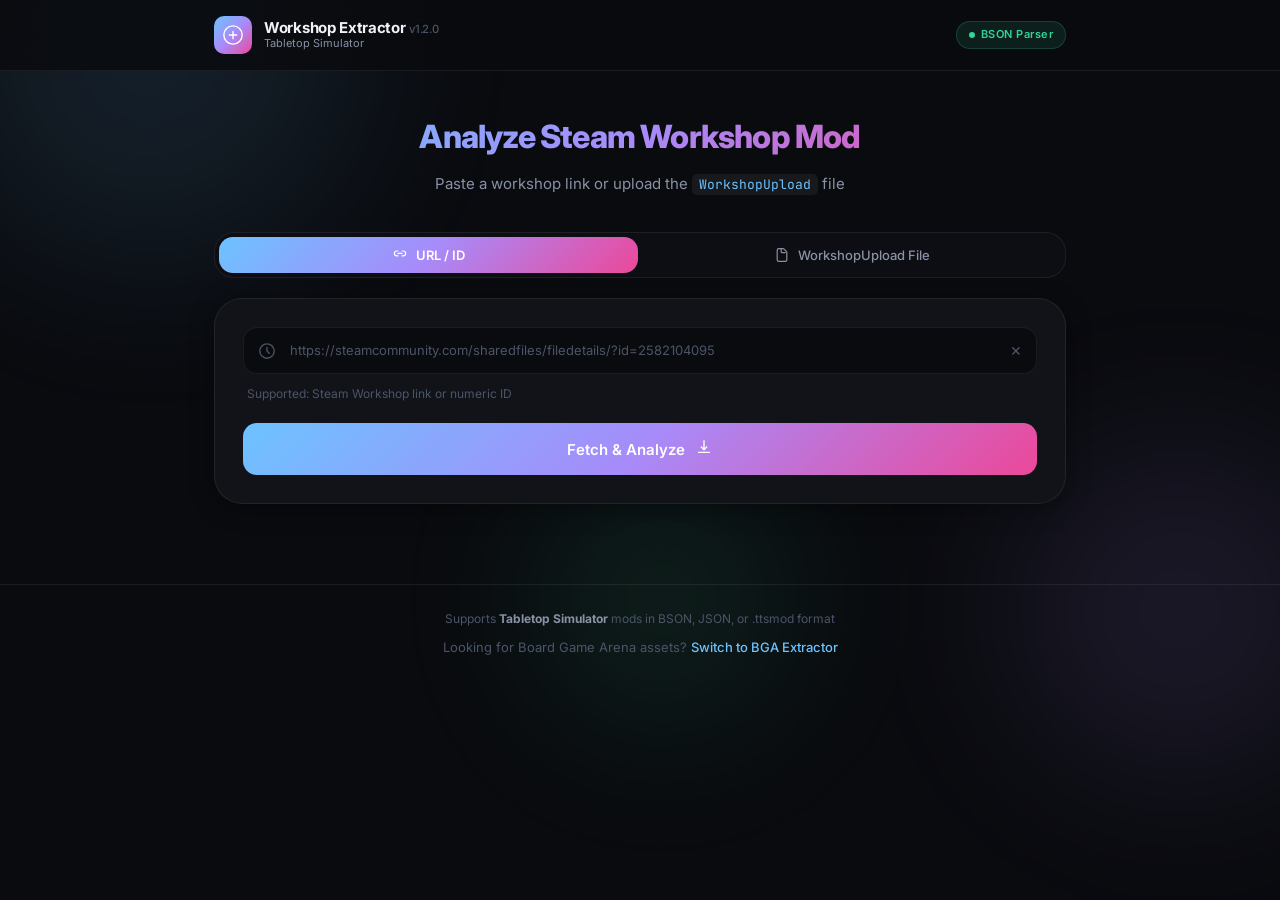
==== commit f50c8d22: "feat: sections collapsing feat: cutting by decs" ====
--- a/index.html
+++ b/index.html
@@ -45,7 +45,7 @@
           </svg>
         </div>
         <div class="logo-text">
-          <span class="logo-title">Workshop Extractor <span class="version-tag">v1.1.2</span></span>
+          <span class="logo-title">Workshop Extractor <span class="version-tag">v1.2.0</span></span>
           <span class="logo-sub">Tabletop Simulator</span>
         </div>
       </div>
@@ -225,39 +225,48 @@
             Assets
             <span class="assets-count" id="assets-count">0</span>
           </h3>
-          <div class="assets-filters" id="assets-filters"></div>
-        </div>
-        <div class="assets-actions-bar" id="assets-actions-bar">
-          <button class="download-zip-btn" id="download-zip-btn" onclick="downloadImagesZip()">
-            <svg viewBox="0 0 20 20" fill="none">
-              <path d="M10 3v9M10 12l-3-3M10 12l3-3" stroke="currentColor" stroke-width="1.5" stroke-linecap="round"
-                stroke-linejoin="round" />
-              <path d="M3 15h14" stroke="currentColor" stroke-width="1.5" stroke-linecap="round" />
-            </svg>
-            <span id="zip-btn-label">Download Images (ZIP)</span>
-            <span class="zip-count" id="zip-count">0</span>
-          </button>
-          <button class="download-zip-btn" id="download-zip-stream-btn" onclick="downloadImagesStreamingZip()"
-            style="background: var(--surface-3); border: 1px solid var(--accent-1);">
-            <svg viewBox="0 0 20 20" fill="none">
-              <path d="M10 3v9M10 12l-3-3M10 12l3-3" stroke="currentColor" stroke-width="1.5" stroke-linecap="round"
-                stroke-linejoin="round" />
-              <path d="M3 15h14" stroke="currentColor" stroke-width="1.5" stroke-linecap="round" />
-            </svg>
-            <span id="zip-stream-btn-label">Download ZIP (Streaming)</span>
-          </button>
-          <button class="open-all-btn" id="open-all-btn" onclick="openAllFiltered()">
-            <svg viewBox="0 0 20 20" fill="none">
-              <path d="M7 3H3a1 1 0 0 0-1 1v13a1 1 0 0 0 1 1h13a1 1 0 0 0 1-1v-4" stroke="currentColor"
-                stroke-width="1.5" stroke-linecap="round" />
-              <path d="M11 3h6v6M17 3l-8 8" stroke="currentColor" stroke-width="1.5" stroke-linecap="round"
-                stroke-linejoin="round" />
-            </svg>
-            <span id="open-all-label">Open All in Tabs</span>
-            <span class="zip-count" id="open-all-count">0</span>
-          </button>
-        </div>
-        <div class="assets-grid" id="assets-grid"></div>
+          <div class="assets-header-right">
+            <div class="assets-filters" id="assets-filters"></div>
+            <button class="section-toggle-btn" id="assets-toggle-btn" onclick="toggleSection('assets-section')" title="Collapse / Expand">
+              <svg viewBox="0 0 20 20" fill="none">
+                <path d="M5 8l5 5 5-5" stroke="currentColor" stroke-width="1.8" stroke-linecap="round" stroke-linejoin="round" />
+              </svg>
+            </button>
+          </div>
+        </div>
+        <div class="assets-body" id="assets-body">
+          <div class="assets-actions-bar" id="assets-actions-bar">
+            <button class="download-zip-btn" id="download-zip-btn" onclick="downloadImagesZip()">
+              <svg viewBox="0 0 20 20" fill="none">
+                <path d="M10 3v9M10 12l-3-3M10 12l3-3" stroke="currentColor" stroke-width="1.5" stroke-linecap="round"
+                  stroke-linejoin="round" />
+                <path d="M3 15h14" stroke="currentColor" stroke-width="1.5" stroke-linecap="round" />
+              </svg>
+              <span id="zip-btn-label">Download Images (ZIP)</span>
+              <span class="zip-count" id="zip-count">0</span>
+            </button>
+            <button class="download-zip-btn" id="download-zip-stream-btn" onclick="downloadImagesStreamingZip()"
+              style="background: var(--surface-3); border: 1px solid var(--accent-1);">
+              <svg viewBox="0 0 20 20" fill="none">
+                <path d="M10 3v9M10 12l-3-3M10 12l3-3" stroke="currentColor" stroke-width="1.5" stroke-linecap="round"
+                  stroke-linejoin="round" />
+                <path d="M3 15h14" stroke="currentColor" stroke-width="1.5" stroke-linecap="round" />
+              </svg>
+              <span id="zip-stream-btn-label">Download ZIP (Streaming)</span>
+            </button>
+            <button class="open-all-btn" id="open-all-btn" onclick="openAllFiltered()">
+              <svg viewBox="0 0 20 20" fill="none">
+                <path d="M7 3H3a1 1 0 0 0-1 1v13a1 1 0 0 0 1 1h13a1 1 0 0 0 1-1v-4" stroke="currentColor"
+                  stroke-width="1.5" stroke-linecap="round" />
+                <path d="M11 3h6v6M17 3l-8 8" stroke="currentColor" stroke-width="1.5" stroke-linecap="round"
+                  stroke-linejoin="round" />
+              </svg>
+              <span id="open-all-label">Open All in Tabs</span>
+              <span class="zip-count" id="open-all-count">0</span>
+            </button>
+          </div>
+          <div class="assets-grid" id="assets-grid"></div>
+        </div>
       </div>
 
       <!-- Download Progress Overlay -->
@@ -281,63 +290,72 @@
       </div>
 
       <!-- Card Sheet Cutter -->
-      <div class="cutter-section" id="cutter-section">
+      <div class="cutter-section collapsed" id="cutter-section">
         <div class="cutter-header">
-          <h3 class="cutter-title">
-            <svg viewBox="0 0 20 20" fill="none">
-              <path d="M4 4l12 12M4 8l8 8M8 4l8 8" stroke="currentColor" stroke-width="1.4" stroke-linecap="round" />
-              <circle cx="15" cy="5" r="2" stroke="currentColor" stroke-width="1.4" />
-              <circle cx="5" cy="15" r="2" stroke="currentColor" stroke-width="1.4" />
-            </svg>
-            Card Sheet Cutter
-            <span class="cutter-deck-count" id="cutter-deck-count">0 decks</span>
-          </h3>
+          <div class="cutter-header-top">
+            <h3 class="cutter-title">
+              <svg viewBox="0 0 20 20" fill="none">
+                <path d="M4 4l12 12M4 8l8 8M8 4l8 8" stroke="currentColor" stroke-width="1.4" stroke-linecap="round" />
+                <circle cx="15" cy="5" r="2" stroke="currentColor" stroke-width="1.4" />
+                <circle cx="5" cy="15" r="2" stroke="currentColor" stroke-width="1.4" />
+              </svg>
+              Card Sheet Cutter
+              <span class="cutter-deck-count" id="cutter-deck-count">0 decks</span>
+            </h3>
+            <button class="section-toggle-btn" id="cutter-toggle-btn" onclick="toggleSection('cutter-section')" title="Collapse / Expand">
+              <svg viewBox="0 0 20 20" fill="none">
+                <path d="M5 8l5 5 5-5" stroke="currentColor" stroke-width="1.8" stroke-linecap="round" stroke-linejoin="round" />
+              </svg>
+            </button>
+          </div>
           <p class="cutter-subtitle">Drop a sheet image — the deck and side are detected automatically from the
             filename.</p>
         </div>
 
-        <!-- Step 1: Drop Zone (always visible first) -->
-        <div class="cutter-drop-zone" id="cutter-drop-zone" ondragover="handleCutterDragOver(event)"
-          ondragleave="handleCutterDragLeave()" ondrop="handleCutterDrop(event)"
-          onclick="document.getElementById('cutter-file-input').click()">
-          <div class="cutter-drop-icon">
-            <svg viewBox="0 0 48 48" fill="none">
-              <rect x="6" y="6" width="36" height="28" rx="3" stroke="currentColor" stroke-width="2" />
-              <path d="M6 22l10-8 8 6 8-10 10 12" stroke="currentColor" stroke-width="2" stroke-linecap="round"
-                stroke-linejoin="round" />
-              <path d="M16 42h16M24 36v6" stroke="currentColor" stroke-width="2" stroke-linecap="round" />
-            </svg>
-          </div>
-          <p class="cutter-drop-title">Drop sheet image here</p>
-          <p class="cutter-drop-sub">PNG, JPG, WebP — or click to browse</p>
-          <input type="file" id="cutter-file-input" accept="image/*" style="display:none"
-            onchange="handleCutterFile(event)" />
-        </div>
-
-        <!-- Step 2: Auto-match status -->
-        <div id="cutter-match-status"></div>
-
-        <!-- Step 3: Deck list (face | info | back) -->
-        <div class="cutter-decks-label" id="cutter-decks-label">
-          Click a <strong>Face</strong> or <strong>Back</strong> column to assign manually
-        </div>
-        <div class="cutter-deck-list" id="cutter-deck-list"></div>
-
-        <!-- Result bar + download -->
-        <div class="cutter-result-bar" id="cutter-result-bar">
-          <span class="cutter-result-info" id="cutter-result-info"></span>
-          <button class="cutter-download-btn" id="cutter-download-btn" onclick="downloadCardsZip()" disabled>
-            <svg viewBox="0 0 20 20" fill="none">
-              <path d="M10 3v9M10 12l-3-3M10 12l3-3" stroke="currentColor" stroke-width="1.5" stroke-linecap="round"
-                stroke-linejoin="round" />
-              <path d="M3 15h14" stroke="currentColor" stroke-width="1.5" stroke-linecap="round" />
-            </svg>
-            Download All Cards (ZIP)
-          </button>
-        </div>
-
-        <!-- Sliced card preview grid -->
-        <div class="cutter-preview-area" id="cutter-preview-area"></div>
+        <div class="cutter-body" id="cutter-body">
+          <!-- Step 1: Drop Zone (always visible first) -->
+          <div class="cutter-drop-zone" id="cutter-drop-zone" ondragover="handleCutterDragOver(event)"
+            ondragleave="handleCutterDragLeave()" ondrop="handleCutterDrop(event)"
+            onclick="document.getElementById('cutter-file-input').click()">
+            <div class="cutter-drop-icon">
+              <svg viewBox="0 0 48 48" fill="none">
+                <rect x="6" y="6" width="36" height="28" rx="3" stroke="currentColor" stroke-width="2" />
+                <path d="M6 22l10-8 8 6 8-10 10 12" stroke="currentColor" stroke-width="2" stroke-linecap="round"
+                  stroke-linejoin="round" />
+                <path d="M16 42h16M24 36v6" stroke="currentColor" stroke-width="2" stroke-linecap="round" />
+              </svg>
+            </div>
+            <p class="cutter-drop-title">Drop sheet image here</p>
+            <p class="cutter-drop-sub">PNG, JPG, WebP — or click to browse</p>
+            <input type="file" id="cutter-file-input" accept="image/*" style="display:none"
+              onchange="handleCutterFile(event)" />
+          </div>
+
+          <!-- Step 2: Auto-match status -->
+          <div id="cutter-match-status"></div>
+
+          <!-- Step 3: Deck list (face | info | back) -->
+          <div class="cutter-decks-label" id="cutter-decks-label">
+            Click a <strong>Face</strong> or <strong>Back</strong> column to assign manually
+          </div>
+          <div class="cutter-deck-list" id="cutter-deck-list"></div>
+
+          <!-- Result bar + download -->
+          <div class="cutter-result-bar" id="cutter-result-bar">
+            <span class="cutter-result-info" id="cutter-result-info"></span>
+            <button class="cutter-download-btn" id="cutter-download-btn" onclick="downloadCardsZip()" disabled>
+              <svg viewBox="0 0 20 20" fill="none">
+                <path d="M10 3v9M10 12l-3-3M10 12l3-3" stroke="currentColor" stroke-width="1.5" stroke-linecap="round"
+                  stroke-linejoin="round" />
+                <path d="M3 15h14" stroke="currentColor" stroke-width="1.5" stroke-linecap="round" />
+              </svg>
+              Download All Cards (ZIP)
+            </button>
+          </div>
+
+          <!-- Sliced card preview grid -->
+          <div class="cutter-preview-area" id="cutter-preview-area"></div>
+        </div>
       </div>
 
 
--- a/style.css
+++ b/style.css
@@ -1,1840 +1,1978 @@
-/* === CSS Reset & Variables === */
-*,
-*::before,
-*::after {
-  box-sizing: border-box;
-  margin: 0;
-  padding: 0;
-}
-
-:root {
-  --bg-dark: #0a0b0f;
-  --bg-card: #111318;
-  --bg-card-hover: #161920;
-  --bg-card-2: #0d0e13;
-  --border: rgba(255, 255, 255, 0.07);
-  --border-active: rgba(99, 179, 237, 0.35);
-  --accent-1: #6cc3ff;
-  --accent-2: #a78bfa;
-  --accent-3: #34d399;
-  --accent-4: #f59e0b;
-  --accent-gradient: linear-gradient(135deg, #6cc3ff 0%, #a78bfa 50%, #ec4899 100%);
-  --text-primary: #f0f2f8;
-  --text-secondary: #8892a4;
-  --text-muted: #4a5568;
-  --radius-sm: 8px;
-  --radius-md: 14px;
-  --radius-lg: 20px;
-  --radius-xl: 28px;
-  --shadow-card: 0 4px 24px rgba(0, 0, 0, 0.4);
-  --shadow-glow: 0 0 32px rgba(108, 195, 255, 0.12);
-  --transition: 0.2s cubic-bezier(0.4, 0, 0.2, 1);
-  --font-main: 'Inter', system-ui, sans-serif;
-  --font-mono: 'JetBrains Mono', monospace;
-}
-
-body {
-  font-family: var(--font-main);
-  background: var(--bg-dark);
-  color: var(--text-primary);
-  min-height: 100vh;
-  overflow-x: hidden;
-  line-height: 1.6;
-}
-
-/* === Animated Background Orbs === */
-.bg-orbs {
-  position: fixed;
-  inset: 0;
-  pointer-events: none;
-  z-index: 0;
-  overflow: hidden;
-}
-
-.orb {
-  position: absolute;
-  border-radius: 50%;
-  filter: blur(80px);
-  opacity: 0.15;
-  animation: float 20s ease-in-out infinite;
-}
-
-.orb-1 {
-  width: 500px;
-  height: 500px;
-  background: radial-gradient(circle, #6cc3ff, transparent);
-  top: -200px;
-  left: -100px;
-  animation-delay: 0s;
-}
-
-.orb-2 {
-  width: 400px;
-  height: 400px;
-  background: radial-gradient(circle, #a78bfa, transparent);
-  bottom: 10%;
-  right: -100px;
-  animation-delay: -8s;
-}
-
-.orb-3 {
-  width: 300px;
-  height: 300px;
-  background: radial-gradient(circle, #34d399, transparent);
-  top: 50%;
-  left: 40%;
-  animation-delay: -16s;
-}
-
-@keyframes float {
-
-  0%,
-  100% {
-    transform: translate(0, 0) scale(1);
-  }
-
-  33% {
-    transform: translate(30px, -40px) scale(1.05);
-  }
-
-  66% {
-    transform: translate(-20px, 30px) scale(0.95);
-  }
-}
-
-/* === Header === */
-.app-header {
-  position: sticky;
-  top: 0;
-  z-index: 100;
-  background: rgba(10, 11, 15, 0.85);
-  backdrop-filter: blur(20px);
-  border-bottom: 1px solid var(--border);
-}
-
-.header-inner {
-  max-width: 900px;
-  margin: 0 auto;
-  padding: 16px 24px;
-  display: flex;
-  align-items: center;
-  justify-content: space-between;
-}
-
-.logo {
-  display: flex;
-  align-items: center;
-  gap: 12px;
-  cursor: pointer;
-  transition: opacity var(--transition);
-}
-
-.logo:hover {
-  opacity: 0.8;
-}
-
-.logo-icon {
-  width: 38px;
-  height: 38px;
-  background: var(--accent-gradient);
-  border-radius: 10px;
-  display: flex;
-  align-items: center;
-  justify-content: center;
-  padding: 8px;
-  flex-shrink: 0;
-}
-
-.logo-icon svg {
-  width: 100%;
-  height: 100%;
-  color: #fff;
-}
-
-.logo-text {
-  display: flex;
-  flex-direction: column;
-  line-height: 1.2;
-}
-
-.logo-title {
-  font-size: 15px;
-  font-weight: 700;
-  color: var(--text-primary);
-  letter-spacing: -0.3px;
-}
-
-.version-tag {
-  font-size: 0.75em;
-  color: var(--text-muted);
-  font-weight: 500;
-}
-
-.logo-sub {
-  font-size: 11px;
-  color: var(--text-secondary);
-  font-weight: 400;
-}
-
-.header-badge {
-  display: flex;
-  align-items: center;
-  gap: 6px;
-  font-size: 11px;
-  font-weight: 600;
-  color: var(--accent-3);
-  background: rgba(52, 211, 153, 0.1);
-  border: 1px solid rgba(52, 211, 153, 0.2);
-  padding: 4px 12px;
-  border-radius: 100px;
-  letter-spacing: 0.5px;
-}
-
-.badge-dot {
-  width: 6px;
-  height: 6px;
-  background: var(--accent-3);
-  border-radius: 50%;
-  animation: pulse-dot 2s ease-in-out infinite;
-}
-
-@keyframes pulse-dot {
-
-  0%,
-  100% {
-    opacity: 1;
-    transform: scale(1);
-  }
-
-  50% {
-    opacity: 0.6;
-    transform: scale(0.8);
-  }
-}
-
-/* === Main === */
-.app-main {
-  position: relative;
-  z-index: 1;
-  max-width: 900px;
-  margin: 0 auto;
-  padding: 40px 24px 80px;
-}
-
-/* === Input Section === */
-.section-title {
-  text-align: center;
-  margin-bottom: 36px;
-}
-
-.section-title h1 {
-  font-size: 32px;
-  font-weight: 800;
-  letter-spacing: -0.8px;
-  background: var(--accent-gradient);
-  -webkit-background-clip: text;
-  -webkit-text-fill-color: transparent;
-  background-clip: text;
-  margin-bottom: 10px;
-}
-
-.section-title p {
-  font-size: 15px;
-  color: var(--text-secondary);
-}
-
-.section-title code {
-  font-family: var(--font-mono);
-  font-size: 13px;
-  background: rgba(255, 255, 255, 0.06);
-  padding: 2px 7px;
-  border-radius: 5px;
-  color: var(--accent-1);
-}
-
-/* === Tabs === */
-.tabs {
-  display: flex;
-  gap: 4px;
-  background: var(--bg-card-2);
-  border: 1px solid var(--border);
-  border-radius: var(--radius-lg);
-  padding: 4px;
-  margin-bottom: 20px;
-}
-
-.tab {
-  flex: 1;
-  display: flex;
-  align-items: center;
-  justify-content: center;
-  gap: 8px;
-  padding: 10px 20px;
-  border: none;
-  border-radius: var(--radius-md);
-  background: transparent;
-  color: var(--text-secondary);
-  font-family: var(--font-main);
-  font-size: 13px;
-  font-weight: 500;
-  cursor: pointer;
-  transition: all var(--transition);
-}
-
-.tab svg {
-  width: 16px;
-  height: 16px;
-}
-
-.tab:hover {
-  color: var(--text-primary);
-  background: rgba(255, 255, 255, 0.04);
-}
-
-.tab.active {
-  background: var(--accent-gradient);
-  color: #fff;
-  font-weight: 600;
-}
-
-/* === Tab Panels === */
-.tab-panel {
-  display: none;
-  animation: fadeIn 0.25s ease;
-}
-
-.tab-panel.active {
-  display: block;
-}
-
-@keyframes fadeIn {
-  from {
-    opacity: 0;
-    transform: translateY(8px);
-  }
-
-  to {
-    opacity: 1;
-    transform: translateY(0);
-  }
-}
-
-/* === URL Input Card === */
-.url-input-card {
-  background: var(--bg-card);
-  border: 1px solid var(--border);
-  border-radius: var(--radius-xl);
-  padding: 28px;
-  box-shadow: var(--shadow-card);
-  transition: border-color var(--transition);
-}
-
-.url-input-card:focus-within {
-  border-color: var(--border-active);
-  box-shadow: var(--shadow-card), var(--shadow-glow);
-}
-
-.input-wrapper {
-  display: flex;
-  align-items: center;
-  background: var(--bg-dark);
-  border: 1px solid var(--border);
-  border-radius: var(--radius-md);
-  overflow: hidden;
-  transition: border-color var(--transition);
-  margin-bottom: 10px;
-}
-
-.input-wrapper:focus-within {
-  border-color: rgba(108, 195, 255, 0.4);
-}
-
-.input-icon {
-  padding: 0 14px;
-  color: var(--text-muted);
-  flex-shrink: 0;
-}
-
-.input-icon svg {
-  width: 18px;
-  height: 18px;
-  display: block;
-}
-
-.url-input {
-  flex: 1;
-  background: transparent;
-  border: none;
-  outline: none;
-  font-family: var(--font-mono);
-  font-size: 13px;
-  color: var(--text-primary);
-  padding: 14px 0;
-  min-width: 0;
-}
-
-.url-input::placeholder {
-  color: var(--text-muted);
-  font-family: var(--font-main);
-  font-size: 13px;
-}
-
-.clear-btn {
-  padding: 0 14px;
-  background: transparent;
-  border: none;
-  color: var(--text-muted);
-  cursor: pointer;
-  font-size: 14px;
-  transition: color var(--transition);
-  flex-shrink: 0;
-}
-
-.clear-btn:hover {
-  color: var(--text-secondary);
-}
-
-.input-hint {
-  font-size: 12px;
-  color: var(--text-muted);
-  margin-bottom: 20px;
-  padding-left: 4px;
-}
-
-.fetch-btn {
-  width: 100%;
-  display: flex;
-  align-items: center;
-  justify-content: center;
-  gap: 10px;
-  padding: 15px 28px;
-  background: var(--accent-gradient);
-  border: none;
-  border-radius: var(--radius-md);
-  color: #fff;
-  font-family: var(--font-main);
-  font-size: 15px;
-  font-weight: 600;
-  cursor: pointer;
-  transition: all var(--transition);
-  position: relative;
-  overflow: hidden;
-}
-
-.fetch-btn::before {
-  content: '';
-  position: absolute;
-  inset: 0;
-  background: rgba(255, 255, 255, 0);
-  transition: background var(--transition);
-}
-
-.fetch-btn:hover::before {
-  background: rgba(255, 255, 255, 0.08);
-}
-
-.fetch-btn:active {
-  transform: scale(0.99);
-}
-
-.fetch-btn:disabled {
-  opacity: 0.6;
-  cursor: not-allowed;
-  transform: none;
-}
-
-.btn-icon svg {
-  width: 18px;
-  height: 18px;
-}
-
-/* === File Drop Zone === */
-.file-drop-zone {
-  background: var(--bg-card);
-  border: 2px dashed var(--border);
-  border-radius: var(--radius-xl);
-  padding: 60px 28px;
-  text-align: center;
-  cursor: pointer;
-  transition: all var(--transition);
-}
-
-.file-drop-zone:hover,
-.file-drop-zone.drag-over {
-  border-color: rgba(108, 195, 255, 0.4);
-  background: rgba(108, 195, 255, 0.04);
-}
-
-.drop-icon {
-  width: 64px;
-  height: 64px;
-  margin: 0 auto 20px;
-  color: var(--accent-1);
-  opacity: 0.7;
-}
-
-.drop-icon svg {
-  width: 100%;
-  height: 100%;
-}
-
-.drop-title {
-  font-size: 17px;
-  font-weight: 600;
-  color: var(--text-primary);
-  margin-bottom: 6px;
-}
-
-.drop-title code {
-  font-family: var(--font-mono);
-  font-size: 15px;
-  color: var(--accent-1);
-  background: rgba(108, 195, 255, 0.08);
-  padding: 2px 8px;
-  border-radius: 5px;
-}
-
-.drop-subtitle {
-  font-size: 13px;
-  color: var(--text-muted);
-}
-
-/* === Loading === */
-.loading-section {
-  display: flex;
-  align-items: center;
-  justify-content: center;
-  min-height: 260px;
-}
-
-.loading-card {
-  text-align: center;
-}
-
-.spinner-container {
-  position: relative;
-  width: 64px;
-  height: 64px;
-  margin: 0 auto 24px;
-}
-
-.spinner {
-  width: 64px;
-  height: 64px;
-  border-radius: 50%;
-  border: 2.5px solid rgba(255, 255, 255, 0.06);
-  border-top-color: var(--accent-1);
-  animation: spin 1s linear infinite;
-  position: absolute;
-  inset: 0;
-}
-
-.spinner-inner {
-  width: 40px;
-  height: 40px;
-  border-radius: 50%;
-  border: 2px solid rgba(255, 255, 255, 0.04);
-  border-bottom-color: var(--accent-2);
-  animation: spin 0.7s linear infinite reverse;
-  position: absolute;
-  top: 12px;
-  left: 12px;
-}
-
-@keyframes spin {
-  to {
-    transform: rotate(360deg);
-  }
-}
-
-.loading-text {
-  font-size: 15px;
-  color: var(--text-secondary);
-}
-
-.loading-dots {
-  display: flex;
-  gap: 5px;
-  justify-content: center;
-  margin-top: 10px;
-}
-
-.loading-dots span {
-  width: 5px;
-  height: 5px;
-  background: var(--accent-1);
-  border-radius: 50%;
-  animation: blink 1s ease-in-out infinite;
-}
-
-.loading-dots span:nth-child(2) {
-  animation-delay: 0.2s;
-}
-
-.loading-dots span:nth-child(3) {
-  animation-delay: 0.4s;
-}
-
-@keyframes blink {
-
-  0%,
-  100% {
-    opacity: 0.2;
-    transform: scale(0.8);
-  }
-
-  50% {
-    opacity: 1;
-    transform: scale(1);
-  }
-}
-
-/* === Error === */
-.error-section {
-  display: flex;
-  align-items: center;
-  justify-content: center;
-  min-height: 260px;
-}
-
-.error-card {
-  text-align: center;
-  background: var(--bg-card);
-  border: 1px solid rgba(239, 68, 68, 0.2);
-  border-radius: var(--radius-xl);
-  padding: 40px;
-  max-width: 480px;
-}
-
-.error-icon {
-  font-size: 40px;
-  margin-bottom: 16px;
-}
-
-.error-card h3 {
-  font-size: 20px;
-  font-weight: 700;
-  color: #ef4444;
-  margin-bottom: 8px;
-}
-
-.error-card p {
-  font-size: 14px;
-  color: var(--text-secondary);
-  margin-bottom: 24px;
-  line-height: 1.7;
-}
-
-.retry-btn {
-  padding: 10px 24px;
-  background: rgba(239, 68, 68, 0.1);
-  border: 1px solid rgba(239, 68, 68, 0.3);
-  border-radius: var(--radius-md);
-  color: #ef4444;
-  font-family: var(--font-main);
-  font-size: 13px;
-  font-weight: 500;
-  cursor: pointer;
-  transition: all var(--transition);
-}
-
-.retry-btn:hover {
-  background: rgba(239, 68, 68, 0.18);
-}
-
-/* === Results === */
-.results-header {
-  display: flex;
-  align-items: center;
-  gap: 12px;
-  margin-bottom: 24px;
-}
-
-.back-btn {
-  display: flex;
-  align-items: center;
-  gap: 6px;
-  padding: 8px 14px;
-  background: var(--bg-card);
-  border: 1px solid var(--border);
-  border-radius: var(--radius-md);
-  color: var(--text-secondary);
-  font-family: var(--font-main);
-  font-size: 13px;
-  cursor: pointer;
-  transition: all var(--transition);
-  flex-shrink: 0;
-}
-
-.back-btn svg {
-  width: 16px;
-  height: 16px;
-}
-
-.back-btn:hover {
-  color: var(--text-primary);
-  border-color: rgba(255, 255, 255, 0.15);
-}
-
-.results-title {
-  flex: 1;
-  font-size: 20px;
-  font-weight: 700;
-  letter-spacing: -0.4px;
-}
-
-.copy-all-btn {
-  display: flex;
-  align-items: center;
-  gap: 6px;
-  padding: 8px 14px;
-  background: rgba(108, 195, 255, 0.08);
-  border: 1px solid rgba(108, 195, 255, 0.2);
-  border-radius: var(--radius-md);
-  color: var(--accent-1);
-  font-family: var(--font-main);
-  font-size: 13px;
-  font-weight: 500;
-  cursor: pointer;
-  transition: all var(--transition);
-  flex-shrink: 0;
-}
-
-.copy-all-btn svg {
-  width: 15px;
-  height: 15px;
-}
-
-.copy-all-btn:hover {
-  background: rgba(108, 195, 255, 0.14);
-}
-
-/* === Meta Card === */
-.meta-card {
-  background: var(--bg-card);
-  border: 1px solid var(--border);
-  border-radius: var(--radius-xl);
-  padding: 28px;
-  margin-bottom: 24px;
-  display: flex;
-  gap: 24px;
-  box-shadow: var(--shadow-card);
-  position: relative;
-  overflow: hidden;
-}
-
-.meta-card::before {
-  content: '';
-  position: absolute;
-  top: 0;
-  left: 0;
-  right: 0;
-  height: 3px;
-  background: var(--accent-gradient);
-}
-
-.meta-thumbnail {
-  flex-shrink: 0;
-  width: 120px;
-  height: 90px;
-  border-radius: var(--radius-md);
-  overflow: hidden;
-  background: var(--bg-dark);
-}
-
-.meta-thumbnail img {
-  width: 100%;
-  height: 100%;
-  object-fit: cover;
-  display: block;
-}
-
-.meta-info {
-  flex: 1;
-  min-width: 0;
-}
-
-.meta-game-name {
-  font-size: 22px;
-  font-weight: 800;
-  letter-spacing: -0.5px;
-  color: var(--text-primary);
-  margin-bottom: 16px;
-  line-height: 1.3;
-}
-
-.meta-rows {
-  display: grid;
-  grid-template-columns: 1fr 1fr;
-  gap: 12px;
-}
-
-.meta-row {
-  display: flex;
-  flex-direction: column;
-  gap: 3px;
-}
-
-.meta-label {
-  font-size: 11px;
-  text-transform: uppercase;
-  letter-spacing: 0.8px;
-  color: var(--text-muted);
-  font-weight: 600;
-}
-
-.meta-value {
-  font-size: 14px;
-  font-weight: 500;
-  color: var(--text-primary);
-}
-
-.meta-value.meta-id {
-  font-family: var(--font-mono);
-  font-size: 12px;
-  color: var(--accent-2);
-}
-
-/* === Assets Section === */
-.assets-section {
-  margin-bottom: 24px;
-}
-
-.assets-header {
-  display: flex;
-  align-items: center;
-  justify-content: space-between;
-  flex-wrap: wrap;
-  gap: 12px;
-  margin-bottom: 16px;
-}
-
-.assets-title {
-  display: flex;
-  align-items: center;
-  gap: 10px;
-  font-size: 17px;
-  font-weight: 700;
-  letter-spacing: -0.3px;
-}
-
-.assets-title svg {
-  width: 20px;
-  height: 20px;
-  color: var(--accent-1);
-}
-
-.assets-count {
-  background: var(--accent-gradient);
-  color: #fff;
-  font-size: 11px;
-  font-weight: 700;
-  padding: 2px 9px;
-  border-radius: 100px;
-}
-
-.assets-filters {
-  display: flex;
-  gap: 6px;
-  flex-wrap: wrap;
-}
-
-.filter-btn {
-  padding: 5px 12px;
-  background: var(--bg-card);
-  border: 1px solid var(--border);
-  border-radius: 100px;
-  color: var(--text-secondary);
-  font-family: var(--font-main);
-  font-size: 12px;
-  font-weight: 500;
-  cursor: pointer;
-  transition: all var(--transition);
-}
-
-.filter-btn:hover,
-.filter-btn.active {
-  background: rgba(108, 195, 255, 0.1);
-  border-color: rgba(108, 195, 255, 0.3);
-  color: var(--accent-1);
-}
-
-/* === Assets Grid === */
-.assets-grid {
-  display: grid;
-  grid-template-columns: repeat(auto-fill, minmax(300px, 1fr));
-  gap: 12px;
-}
-
-.asset-card {
-  background: var(--bg-card);
-  border: 1px solid var(--border);
-  border-radius: var(--radius-lg);
-  padding: 16px;
-  transition: all var(--transition);
-  position: relative;
-  overflow: hidden;
-}
-
-.asset-card:hover {
-  border-color: rgba(255, 255, 255, 0.12);
-  background: var(--bg-card-hover);
-  transform: translateY(-1px);
-  box-shadow: var(--shadow-card);
-}
-
-.asset-card.has-preview:hover .asset-preview {
-  opacity: 1;
-  transform: scale(1);
-}
-
-.asset-type-bar {
-  position: absolute;
-  top: 0;
-  left: 0;
-  bottom: 0;
-  width: 3px;
-  border-radius: 0;
-}
-
-.type-image {
-  background: linear-gradient(180deg, #6cc3ff, #3b82f6);
-}
-
-.type-model {
-  background: linear-gradient(180deg, #a78bfa, #8b5cf6);
-}
-
-.type-audio {
-  background: linear-gradient(180deg, #34d399, #059669);
-}
-
-.type-url {
-  background: linear-gradient(180deg, #f59e0b, #d97706);
-}
-
-.type-other {
-  background: linear-gradient(180deg, #64748b, #475569);
-}
-
-.asset-inner {
-  padding-left: 12px;
-}
-
-.asset-label {
-  display: flex;
-  align-items: center;
-  gap: 8px;
-  margin-bottom: 8px;
-}
-
-.asset-type-badge {
-  font-size: 10px;
-  font-weight: 700;
-  text-transform: uppercase;
-  letter-spacing: 0.6px;
-  padding: 2px 7px;
-  border-radius: 4px;
-}
-
-.badge-image {
-  background: rgba(108, 195, 255, 0.12);
-  color: var(--accent-1);
-}
-
-.badge-model {
-  background: rgba(167, 139, 250, 0.12);
-  color: var(--accent-2);
-}
-
-.badge-audio {
-  background: rgba(52, 211, 153, 0.12);
-  color: var(--accent-3);
-}
-
-.badge-url {
-  background: rgba(245, 158, 11, 0.12);
-  color: var(--accent-4);
-}
-
-.badge-other {
-  background: rgba(100, 116, 139, 0.12);
-  color: #94a3b8;
-}
-
-.asset-field-name {
-  font-size: 11px;
-  color: var(--text-muted);
-  font-family: var(--font-mono);
-}
-
-.asset-url {
-  display: block;
-  font-family: var(--font-mono);
-  font-size: 11px;
-  color: var(--text-secondary);
-  word-break: break-all;
-  line-height: 1.5;
-  text-decoration: none;
-  transition: color var(--transition);
-  margin-bottom: 10px;
-}
-
-.asset-url:hover {
-  color: var(--accent-1);
-}
-
-.asset-preview {
-  width: 100%;
-  height: 80px;
-  object-fit: cover;
-  border-radius: var(--radius-sm);
-  margin-bottom: 10px;
-  opacity: 0.85;
-  transition: opacity var(--transition);
-}
-
-.asset-actions {
-  display: flex;
-  gap: 6px;
-  margin-top: 4px;
-}
-
-.asset-btn {
-  display: flex;
-  align-items: center;
-  gap: 5px;
-  padding: 5px 10px;
-  border-radius: 6px;
-  border: none;
-  font-family: var(--font-main);
-  font-size: 11px;
-  font-weight: 500;
-  cursor: pointer;
-  transition: all var(--transition);
-  text-decoration: none;
-}
-
-.asset-btn-copy {
-  background: rgba(255, 255, 255, 0.05);
-  color: var(--text-secondary);
-}
-
-.asset-btn-copy:hover {
-  background: rgba(255, 255, 255, 0.09);
-  color: var(--text-primary);
-}
-
-.asset-btn-open {
-  background: rgba(108, 195, 255, 0.08);
-  color: var(--accent-1);
-}
-
-.asset-btn-open:hover {
-  background: rgba(108, 195, 255, 0.14);
-}
-
-.asset-btn svg {
-  width: 12px;
-  height: 12px;
-}
-
-/* === Assets Action Bar === */
-.assets-actions-bar {
-  margin-bottom: 16px;
-  display: flex;
-  align-items: center;
-  gap: 10px;
-}
-
-.download-zip-btn {
-  display: flex;
-  align-items: center;
-  gap: 8px;
-  padding: 10px 20px;
-  background: linear-gradient(135deg, #34d399 0%, #059669 100%);
-  border: none;
-  border-radius: var(--radius-md);
-  color: #fff;
-  font-family: var(--font-main);
-  font-size: 13px;
-  font-weight: 600;
-  cursor: pointer;
-  transition: all var(--transition);
-  position: relative;
-  overflow: hidden;
-  box-shadow: 0 4px 16px rgba(52, 211, 153, 0.25);
-}
-
-.download-zip-btn::before {
-  content: '';
-  position: absolute;
-  inset: 0;
-  background: rgba(255, 255, 255, 0);
-  transition: background var(--transition);
-}
-
-.download-zip-btn:hover::before {
-  background: rgba(255, 255, 255, 0.1);
-}
-
-.download-zip-btn:active {
-  transform: scale(0.98);
-}
-
-.download-zip-btn:disabled {
-  opacity: 0.45;
-  cursor: not-allowed;
-  transform: none;
-  box-shadow: none;
-}
-
-.download-zip-btn svg {
-  width: 18px;
-  height: 18px;
-  flex-shrink: 0;
-}
-
-.zip-count {
-  background: rgba(255, 255, 255, 0.22);
-  font-size: 11px;
-  font-weight: 700;
-  padding: 2px 8px;
-  border-radius: 100px;
-  min-width: 24px;
-  text-align: center;
-}
-
-/* === ZIP Progress Overlay === */
-.zip-overlay {
-  position: fixed;
-  inset: 0;
-  background: rgba(0, 0, 0, 0.7);
-  backdrop-filter: blur(8px);
-  z-index: 500;
-  display: flex;
-  align-items: center;
-  justify-content: center;
-  animation: fadeIn 0.2s ease;
-}
-
-.zip-modal {
-  background: var(--bg-card);
-  border: 1px solid var(--border);
-  border-radius: var(--radius-xl);
-  padding: 40px 36px;
-  max-width: 400px;
-  width: 90%;
-  text-align: center;
-  box-shadow: 0 24px 64px rgba(0, 0, 0, 0.6);
-}
-
-.zip-modal-icon {
-  width: 64px;
-  height: 64px;
-  margin: 0 auto 20px;
-  color: var(--accent-3);
-  animation: bounce 1.2s ease-in-out infinite;
-}
-
-.zip-modal-icon svg {
-  width: 100%;
-  height: 100%;
-}
-
-@keyframes bounce {
-
-  0%,
-  100% {
-    transform: translateY(0);
-  }
-
-  50% {
-    transform: translateY(-8px);
-  }
-}
-
-.zip-modal-title {
-  font-size: 18px;
-  font-weight: 700;
-  color: var(--text-primary);
-  margin-bottom: 8px;
-  letter-spacing: -0.3px;
-}
-
-.zip-modal-status {
-  font-size: 13px;
-  color: var(--text-secondary);
-  margin-bottom: 20px;
-  min-height: 20px;
-  transition: all 0.2s;
-}
-
-.zip-progress-bar {
-  height: 6px;
-  background: rgba(255, 255, 255, 0.08);
-  border-radius: 100px;
-  overflow: hidden;
-  margin-bottom: 10px;
-}
-
-.zip-progress-fill {
-  height: 100%;
-  background: linear-gradient(90deg, var(--accent-3), var(--accent-1));
-  border-radius: 100px;
-  width: 0%;
-  transition: width 0.3s ease;
-}
-
-.zip-progress-text {
-  font-size: 12px;
-  color: var(--text-muted);
-  font-family: var(--font-mono);
-  margin-bottom: 24px;
-}
-
-.zip-cancel-btn {
-  padding: 8px 24px;
-  background: rgba(255, 255, 255, 0.05);
-  border: 1px solid var(--border);
-  border-radius: var(--radius-md);
-  color: var(--text-secondary);
-  font-family: var(--font-main);
-  font-size: 13px;
-  cursor: pointer;
-  transition: all var(--transition);
-}
-
-.zip-cancel-btn:hover {
-  background: rgba(255, 255, 255, 0.1);
-  color: var(--text-primary);
-}
-
-/* Open All in Tabs button */
-.open-all-btn {
-  display: flex;
-  align-items: center;
-  gap: 8px;
-  padding: 10px 20px;
-  background: linear-gradient(135deg, #818cf8 0%, #6366f1 100%);
-  border: none;
-  border-radius: var(--radius-md);
-  color: #fff;
-  font-family: var(--font-main);
-  font-size: 13px;
-  font-weight: 600;
-  cursor: pointer;
-  transition: all var(--transition);
-  position: relative;
-  overflow: hidden;
-  box-shadow: 0 4px 16px rgba(99, 102, 241, 0.3);
-}
-
-.open-all-btn::before {
-  content: '';
-  position: absolute;
-  inset: 0;
-  background: rgba(255, 255, 255, 0);
-  transition: background var(--transition);
-}
-
-.open-all-btn:hover::before {
-  background: rgba(255, 255, 255, 0.12);
-}
-
-.open-all-btn:active {
-  transform: scale(0.98);
-}
-
-.open-all-btn:disabled {
-  opacity: 0.4;
-  cursor: not-allowed;
-  transform: none;
-  box-shadow: none;
-}
-
-.open-all-btn svg {
-  width: 17px;
-  height: 17px;
-  flex-shrink: 0;
-}
-
-/* === Card Sheet Cutter === */
-.cutter-section {
-  background: var(--bg-card);
-  border: 1px solid var(--border);
-  border-radius: var(--radius-xl);
-  padding: 24px 28px 28px;
-  margin-bottom: 24px;
-  position: relative;
-  overflow: hidden;
-}
-
-.cutter-section::before {
-  content: '';
-  position: absolute;
-  top: 0;
-  left: 0;
-  right: 0;
-  height: 3px;
-  background: linear-gradient(90deg, #f59e0b, #ec4899, #8b5cf6);
-}
-
-.cutter-header {
-  margin-bottom: 20px;
-}
-
-.cutter-title {
-  display: flex;
-  align-items: center;
-  gap: 10px;
-  font-size: 17px;
-  font-weight: 700;
-  letter-spacing: -0.3px;
-  margin-bottom: 6px;
-}
-
-.cutter-title svg {
-  width: 20px;
-  height: 20px;
-  color: #f59e0b;
-  flex-shrink: 0;
-}
-
-.cutter-deck-count {
-  background: linear-gradient(135deg, #f59e0b, #ec4899);
-  color: #fff;
-  font-size: 11px;
-  font-weight: 700;
-  padding: 2px 9px;
-  border-radius: 100px;
-}
-
-.cutter-subtitle {
-  font-size: 13px;
-  color: var(--text-muted);
-  line-height: 1.6;
-}
-
-/* Match status banner */
-#cutter-match-status {
-  margin: 12px 0 4px;
-}
-
-.match-status {
-  display: flex;
-  align-items: flex-start;
-  gap: 8px;
-  padding: 10px 14px;
-  border-radius: var(--radius-md);
-  font-size: 13px;
-  line-height: 1.5;
-}
-
-.match-found {
-  background: rgba(52, 211, 153, 0.08);
-  border: 1px solid rgba(52, 211, 153, 0.25);
-  color: var(--text-secondary);
-}
-
-.match-found strong {
-  color: var(--accent-3);
-}
-
-.match-none {
-  background: rgba(245, 158, 11, 0.07);
-  border: 1px solid rgba(245, 158, 11, 0.22);
-  color: var(--text-secondary);
-}
-
-.match-none strong {
-  color: #f59e0b;
-}
-
-.match-icon {
-  font-weight: 700;
-  flex-shrink: 0;
-  margin-top: 1px;
-}
-
-/* Deck list label */
-.cutter-decks-label {
-  font-size: 11px;
-  color: var(--text-muted);
-  text-transform: uppercase;
-  letter-spacing: 0.7px;
-  font-weight: 600;
-  margin: 14px 0 8px;
-}
-
-.cutter-decks-label strong {
-  color: var(--text-secondary);
-}
-
-/* Deck list */
-.cutter-deck-list {
-  display: flex;
-  flex-direction: column;
-  gap: 6px;
-  margin-bottom: 16px;
-}
-
-.cutter-empty {
-  text-align: center;
-  color: var(--text-muted);
-  font-size: 13px;
-  padding: 20px 0;
-  line-height: 1.7;
-}
-
-/* Three-column deck row: Face | Info | Back */
-.cutter-deck-row {
-  display: grid;
-  grid-template-columns: 1fr 1fr 1fr;
-  align-items: center;
-  background: var(--bg-card-2);
-  border: 1px solid var(--border);
-  border-radius: var(--radius-lg);
-  overflow: hidden;
-  transition: border-color var(--transition);
-}
-
-.cutter-deck-row.active {
-  border-color: rgba(245, 158, 11, 0.45);
-  background: rgba(245, 158, 11, 0.04);
-}
-
-/* Face / Back clickable column */
-.cutter-sheet-col {
-  display: flex;
-  flex-direction: column;
-  align-items: center;
-  gap: 5px;
-  padding: 10px 8px;
-  cursor: pointer;
-  transition: background var(--transition);
-  border-radius: 0;
-}
-
-.cutter-sheet-col:hover {
-  background: rgba(255, 255, 255, 0.04);
-}
-
-.cutter-sheet-col.selected-side {
-  background: rgba(245, 158, 11, 0.12);
-  box-shadow: inset 0 0 0 1.5px rgba(245, 158, 11, 0.4);
-}
-
-.cutter-sheet-thumb {
-  width: 72px;
-  height: 52px;
-  border-radius: 5px;
-  overflow: hidden;
-  background: var(--bg-dark);
-  flex-shrink: 0;
-}
-
-.cutter-sheet-thumb img {
-  width: 100%;
-  height: 100%;
-  object-fit: cover;
-  display: block;
-  opacity: 0.88;
-  transition: opacity var(--transition);
-}
-
-.cutter-sheet-col:hover .cutter-sheet-thumb img {
-  opacity: 1;
-}
-
-.no-thumb {
-  width: 100%;
-  height: 100%;
-  display: flex;
-  align-items: center;
-  justify-content: center;
-  color: var(--text-muted);
-  font-size: 18px;
-}
-
-.cutter-sheet-label {
-  font-size: 10px;
-  font-weight: 700;
-  text-transform: uppercase;
-  letter-spacing: 0.5px;
-  color: var(--text-muted);
-}
-
-.cutter-sheet-col.selected-side .cutter-sheet-label {
-  color: #f59e0b;
-}
-
-.cutter-sheet-file {
-  font-size: 9px;
-  color: var(--text-muted);
-  font-family: var(--font-mono);
-  max-width: 90px;
-  white-space: nowrap;
-  overflow: hidden;
-  text-overflow: ellipsis;
-  text-align: center;
-}
-
-/* Centre info column */
-.cutter-deck-info-col {
-  text-align: center;
-  padding: 8px;
-}
-
-.cutter-deck-name {
-  font-size: 12px;
-  font-weight: 600;
-  color: var(--text-primary);
-  margin-bottom: 6px;
-  overflow: hidden;
-  text-overflow: ellipsis;
-  white-space: nowrap;
-}
-
-.cutter-deck-meta {
-  display: flex;
-  gap: 5px;
-  flex-wrap: wrap;
-  justify-content: center;
-}
-
-.cutter-chip {
-  font-size: 10px;
-  font-weight: 600;
-  padding: 2px 7px;
-  border-radius: 4px;
-  background: rgba(245, 158, 11, 0.1);
-  color: #f59e0b;
-  font-family: var(--font-mono);
-}
-
-.chip-unique {
-  background: rgba(167, 139, 250, 0.1);
-  color: var(--accent-2);
-}
-
-/* Drop zone */
-.cutter-drop-zone {
-  border: 2px dashed rgba(245, 158, 11, 0.25);
-  border-radius: var(--radius-lg);
-  padding: 28px 20px;
-  text-align: center;
-  cursor: pointer;
-  transition: all var(--transition);
-  background: rgba(245, 158, 11, 0.02);
-}
-
-.cutter-drop-zone:hover,
-.cutter-drop-zone.drag-over {
-  border-color: rgba(245, 158, 11, 0.55);
-  background: rgba(245, 158, 11, 0.06);
-}
-
-.cutter-drop-icon {
-  width: 48px;
-  height: 48px;
-  margin: 0 auto 12px;
-  color: rgba(245, 158, 11, 0.5);
-}
-
-.cutter-drop-icon svg {
-  width: 100%;
-  height: 100%;
-}
-
-.cutter-drop-title {
-  font-size: 14px;
-  font-weight: 600;
-  color: var(--text-primary);
-  margin-bottom: 4px;
-}
-
-.cutter-drop-sub {
-  font-size: 12px;
-  color: var(--text-muted);
-}
-
-/* Result bar */
-.cutter-result-bar {
-  display: flex;
-  align-items: center;
-  justify-content: space-between;
-  gap: 12px;
-  margin-top: 16px;
-  flex-wrap: wrap;
-}
-
-.cutter-result-info {
-  font-size: 12px;
-  color: var(--text-muted);
-  font-family: var(--font-mono);
-}
-
-.cutter-download-btn {
-  display: flex;
-  align-items: center;
-  gap: 7px;
-  padding: 9px 18px;
-  background: linear-gradient(135deg, #f59e0b 0%, #d97706 100%);
-  border: none;
-  border-radius: var(--radius-md);
-  color: #fff;
-  font-family: var(--font-main);
-  font-size: 13px;
-  font-weight: 600;
-  cursor: pointer;
-  transition: all var(--transition);
-  box-shadow: 0 4px 14px rgba(245, 158, 11, 0.25);
-}
-
-.cutter-download-btn:hover {
-  box-shadow: 0 6px 20px rgba(245, 158, 11, 0.35);
-  transform: translateY(-1px);
-}
-
-.cutter-download-btn:disabled {
-  opacity: 0.35;
-  cursor: not-allowed;
-  transform: none;
-  box-shadow: none;
-}
-
-.cutter-download-btn svg {
-  width: 16px;
-  height: 16px;
-}
-
-/* Sliced card preview grid */
-.cutter-preview-area {
-  display: flex;
-  flex-wrap: wrap;
-  gap: 8px;
-  margin-top: 16px;
-}
-
-.sliced-card {
-  display: flex;
-  flex-direction: column;
-  align-items: center;
-  gap: 4px;
-  cursor: default;
-}
-
-.sliced-thumb {
-  border-radius: 4px;
-  border: 1px solid var(--border);
-  display: block;
-  transition: transform var(--transition), box-shadow var(--transition);
-}
-
-.sliced-thumb:hover {
-  transform: scale(1.08);
-  box-shadow: 0 4px 16px rgba(0, 0, 0, 0.4);
-  z-index: 2;
-}
-
-.sliced-label {
-  font-size: 10px;
-  color: var(--text-muted);
-  font-family: var(--font-mono);
-}
-
-/* === Raw Data === */
-
-
-.raw-section {
-  margin-top: 8px;
-}
-
-.raw-actions-row {
-  display: flex;
-  align-items: center;
-  justify-content: space-between;
-  flex-wrap: wrap;
-  gap: 12px;
-  margin-bottom: 8px;
-}
-
-.raw-toggle {
-  display: flex;
-  align-items: center;
-  gap: 8px;
-  padding: 8px 16px;
-  background: var(--bg-card);
-  border: 1px solid var(--border);
-  border-radius: var(--radius-md);
-  color: var(--text-secondary);
-  font-family: var(--font-main);
-  font-size: 13px;
-  cursor: pointer;
-  transition: all var(--transition);
-  width: auto;
-  min-height: 38px;
-  text-align: left;
-}
-
-.raw-toggle:hover {
-  color: var(--text-primary);
-  border-color: rgba(255, 255, 255, 0.15);
-  background: var(--bg-card-hover);
-}
-
-.raw-toggle svg {
-  width: 16px;
-  height: 16px;
-  color: var(--accent-2);
-}
-
-.raw-downloads {
-  display: flex;
-  gap: 8px;
-}
-
-.raw-save-btn {
-  display: flex;
-  align-items: center;
-  gap: 7px;
-  padding: 8px 14px;
-  background: var(--bg-card);
-  border: 1px solid var(--border);
-  border-radius: var(--radius-md);
-  color: var(--text-secondary);
-  font-family: var(--font-main);
-  font-size: 13px;
-  cursor: pointer;
-  transition: all var(--transition);
-  min-height: 38px;
-}
-
-.raw-save-btn:hover {
-  color: var(--text-primary);
-  border-color: rgba(255, 255, 255, 0.15);
-  background: var(--bg-card-hover);
-}
-
-.raw-save-btn svg {
-  width: 15px;
-  height: 15px;
-  color: var(--accent-1);
-}
-
-#save-bson-btn svg {
-  color: var(--accent-3);
-}
-
-.raw-data {
-  background: var(--bg-card-2);
-  border: 1px solid var(--border);
-  border-radius: var(--radius-md);
-  padding: 20px;
-  font-family: var(--font-mono);
-  font-size: 11px;
-  color: var(--text-secondary);
-  line-height: 1.8;
-  overflow-x: auto;
-  max-height: 400px;
-  overflow-y: auto;
-  white-space: pre-wrap;
-  word-break: break-all;
-}
-
-/* === Footer === */
-.app-footer {
-  position: relative;
-  z-index: 1;
-  text-align: center;
-  padding: 24px;
-  border-top: 1px solid var(--border);
-  color: var(--text-muted);
-  font-size: 12px;
-}
-
-.app-footer strong {
-  color: var(--text-secondary);
-}
-
-/* === Utilities === */
-.hidden {
-  display: none !important;
-}
-
-/* === Toast Notification === */
-.toast {
-  position: fixed;
-  bottom: 30px;
-  right: 30px;
-  background: var(--bg-card);
-  border: 1px solid var(--border);
-  border-radius: var(--radius-md);
-  padding: 12px 20px;
-  font-size: 13px;
-  color: var(--text-primary);
-  display: flex;
-  align-items: center;
-  gap: 10px;
-  z-index: 1000;
-  box-shadow: 0 8px 32px rgba(0, 0, 0, 0.5);
-  transform: translateY(100px);
-  opacity: 0;
-  transition: all 0.3s cubic-bezier(0.4, 0, 0.2, 1);
-}
-
-.toast.show {
-  transform: translateY(0);
-  opacity: 1;
-}
-
-.toast.success {
-  border-color: rgba(52, 211, 153, 0.3);
-}
-
-.toast.error {
-  border-color: rgba(239, 68, 68, 0.3);
-}
-
-.toast-icon {
-  font-size: 16px;
-}
-
-/* === Responsive === */
-@media (max-width: 600px) {
-  .section-title h1 {
-    font-size: 24px;
-  }
-
-  .meta-card {
-    flex-direction: column;
-  }
-
-  .meta-thumbnail {
-    width: 100%;
-    height: 160px;
-  }
-
-  .meta-rows {
-    grid-template-columns: 1fr;
-  }
-
-  .assets-grid {
-    grid-template-columns: 1fr;
-  }
-
-  .results-header {
-    flex-wrap: wrap;
-  }
-
-  .results-title {
-    order: -1;
-    width: 100%;
-  }
-
-  .tab {
-    font-size: 12px;
-    padding: 8px 12px;
-  }
-}+/* === CSS Reset & Variables === */
+*,
+*::before,
+*::after {
+  box-sizing: border-box;
+  margin: 0;
+  padding: 0;
+}
+
+:root {
+  --bg-dark: #0a0b0f;
+  --bg-card: #111318;
+  --bg-card-hover: #161920;
+  --bg-card-2: #0d0e13;
+  --border: rgba(255, 255, 255, 0.07);
+  --border-active: rgba(99, 179, 237, 0.35);
+  --accent-1: #6cc3ff;
+  --accent-2: #a78bfa;
+  --accent-3: #34d399;
+  --accent-4: #f59e0b;
+  --accent-gradient: linear-gradient(135deg, #6cc3ff 0%, #a78bfa 50%, #ec4899 100%);
+  --text-primary: #f0f2f8;
+  --text-secondary: #8892a4;
+  --text-muted: #4a5568;
+  --radius-sm: 8px;
+  --radius-md: 14px;
+  --radius-lg: 20px;
+  --radius-xl: 28px;
+  --shadow-card: 0 4px 24px rgba(0, 0, 0, 0.4);
+  --shadow-glow: 0 0 32px rgba(108, 195, 255, 0.12);
+  --transition: 0.2s cubic-bezier(0.4, 0, 0.2, 1);
+  --font-main: 'Inter', system-ui, sans-serif;
+  --font-mono: 'JetBrains Mono', monospace;
+}
+
+body {
+  font-family: var(--font-main);
+  background: var(--bg-dark);
+  color: var(--text-primary);
+  min-height: 100vh;
+  overflow-x: hidden;
+  line-height: 1.6;
+}
+
+/* === Animated Background Orbs === */
+.bg-orbs {
+  position: fixed;
+  inset: 0;
+  pointer-events: none;
+  z-index: 0;
+  overflow: hidden;
+}
+
+.orb {
+  position: absolute;
+  border-radius: 50%;
+  filter: blur(80px);
+  opacity: 0.15;
+  animation: float 20s ease-in-out infinite;
+}
+
+.orb-1 {
+  width: 500px;
+  height: 500px;
+  background: radial-gradient(circle, #6cc3ff, transparent);
+  top: -200px;
+  left: -100px;
+  animation-delay: 0s;
+}
+
+.orb-2 {
+  width: 400px;
+  height: 400px;
+  background: radial-gradient(circle, #a78bfa, transparent);
+  bottom: 10%;
+  right: -100px;
+  animation-delay: -8s;
+}
+
+.orb-3 {
+  width: 300px;
+  height: 300px;
+  background: radial-gradient(circle, #34d399, transparent);
+  top: 50%;
+  left: 40%;
+  animation-delay: -16s;
+}
+
+@keyframes float {
+
+  0%,
+  100% {
+    transform: translate(0, 0) scale(1);
+  }
+
+  33% {
+    transform: translate(30px, -40px) scale(1.05);
+  }
+
+  66% {
+    transform: translate(-20px, 30px) scale(0.95);
+  }
+}
+
+/* === Header === */
+.app-header {
+  position: sticky;
+  top: 0;
+  z-index: 100;
+  background: rgba(10, 11, 15, 0.85);
+  backdrop-filter: blur(20px);
+  border-bottom: 1px solid var(--border);
+}
+
+.header-inner {
+  max-width: 900px;
+  margin: 0 auto;
+  padding: 16px 24px;
+  display: flex;
+  align-items: center;
+  justify-content: space-between;
+}
+
+.logo {
+  display: flex;
+  align-items: center;
+  gap: 12px;
+  cursor: pointer;
+  transition: opacity var(--transition);
+}
+
+.logo:hover {
+  opacity: 0.8;
+}
+
+.logo-icon {
+  width: 38px;
+  height: 38px;
+  background: var(--accent-gradient);
+  border-radius: 10px;
+  display: flex;
+  align-items: center;
+  justify-content: center;
+  padding: 8px;
+  flex-shrink: 0;
+}
+
+.logo-icon svg {
+  width: 100%;
+  height: 100%;
+  color: #fff;
+}
+
+.logo-text {
+  display: flex;
+  flex-direction: column;
+  line-height: 1.2;
+}
+
+.logo-title {
+  font-size: 15px;
+  font-weight: 700;
+  color: var(--text-primary);
+  letter-spacing: -0.3px;
+}
+
+.version-tag {
+  font-size: 0.75em;
+  color: var(--text-muted);
+  font-weight: 500;
+}
+
+.logo-sub {
+  font-size: 11px;
+  color: var(--text-secondary);
+  font-weight: 400;
+}
+
+.header-badge {
+  display: flex;
+  align-items: center;
+  gap: 6px;
+  font-size: 11px;
+  font-weight: 600;
+  color: var(--accent-3);
+  background: rgba(52, 211, 153, 0.1);
+  border: 1px solid rgba(52, 211, 153, 0.2);
+  padding: 4px 12px;
+  border-radius: 100px;
+  letter-spacing: 0.5px;
+}
+
+.badge-dot {
+  width: 6px;
+  height: 6px;
+  background: var(--accent-3);
+  border-radius: 50%;
+  animation: pulse-dot 2s ease-in-out infinite;
+}
+
+@keyframes pulse-dot {
+
+  0%,
+  100% {
+    opacity: 1;
+    transform: scale(1);
+  }
+
+  50% {
+    opacity: 0.6;
+    transform: scale(0.8);
+  }
+}
+
+/* === Main === */
+.app-main {
+  position: relative;
+  z-index: 1;
+  max-width: 900px;
+  margin: 0 auto;
+  padding: 40px 24px 80px;
+}
+
+/* === Input Section === */
+.section-title {
+  text-align: center;
+  margin-bottom: 36px;
+}
+
+.section-title h1 {
+  font-size: 32px;
+  font-weight: 800;
+  letter-spacing: -0.8px;
+  background: var(--accent-gradient);
+  -webkit-background-clip: text;
+  -webkit-text-fill-color: transparent;
+  background-clip: text;
+  margin-bottom: 10px;
+}
+
+.section-title p {
+  font-size: 15px;
+  color: var(--text-secondary);
+}
+
+.section-title code {
+  font-family: var(--font-mono);
+  font-size: 13px;
+  background: rgba(255, 255, 255, 0.06);
+  padding: 2px 7px;
+  border-radius: 5px;
+  color: var(--accent-1);
+}
+
+/* === Tabs === */
+.tabs {
+  display: flex;
+  gap: 4px;
+  background: var(--bg-card-2);
+  border: 1px solid var(--border);
+  border-radius: var(--radius-lg);
+  padding: 4px;
+  margin-bottom: 20px;
+}
+
+.tab {
+  flex: 1;
+  display: flex;
+  align-items: center;
+  justify-content: center;
+  gap: 8px;
+  padding: 10px 20px;
+  border: none;
+  border-radius: var(--radius-md);
+  background: transparent;
+  color: var(--text-secondary);
+  font-family: var(--font-main);
+  font-size: 13px;
+  font-weight: 500;
+  cursor: pointer;
+  transition: all var(--transition);
+}
+
+.tab svg {
+  width: 16px;
+  height: 16px;
+}
+
+.tab:hover {
+  color: var(--text-primary);
+  background: rgba(255, 255, 255, 0.04);
+}
+
+.tab.active {
+  background: var(--accent-gradient);
+  color: #fff;
+  font-weight: 600;
+}
+
+/* === Tab Panels === */
+.tab-panel {
+  display: none;
+  animation: fadeIn 0.25s ease;
+}
+
+.tab-panel.active {
+  display: block;
+}
+
+@keyframes fadeIn {
+  from {
+    opacity: 0;
+    transform: translateY(8px);
+  }
+
+  to {
+    opacity: 1;
+    transform: translateY(0);
+  }
+}
+
+/* === URL Input Card === */
+.url-input-card {
+  background: var(--bg-card);
+  border: 1px solid var(--border);
+  border-radius: var(--radius-xl);
+  padding: 28px;
+  box-shadow: var(--shadow-card);
+  transition: border-color var(--transition);
+}
+
+.url-input-card:focus-within {
+  border-color: var(--border-active);
+  box-shadow: var(--shadow-card), var(--shadow-glow);
+}
+
+.input-wrapper {
+  display: flex;
+  align-items: center;
+  background: var(--bg-dark);
+  border: 1px solid var(--border);
+  border-radius: var(--radius-md);
+  overflow: hidden;
+  transition: border-color var(--transition);
+  margin-bottom: 10px;
+}
+
+.input-wrapper:focus-within {
+  border-color: rgba(108, 195, 255, 0.4);
+}
+
+.input-icon {
+  padding: 0 14px;
+  color: var(--text-muted);
+  flex-shrink: 0;
+}
+
+.input-icon svg {
+  width: 18px;
+  height: 18px;
+  display: block;
+}
+
+.url-input {
+  flex: 1;
+  background: transparent;
+  border: none;
+  outline: none;
+  font-family: var(--font-mono);
+  font-size: 13px;
+  color: var(--text-primary);
+  padding: 14px 0;
+  min-width: 0;
+}
+
+.url-input::placeholder {
+  color: var(--text-muted);
+  font-family: var(--font-main);
+  font-size: 13px;
+}
+
+.clear-btn {
+  padding: 0 14px;
+  background: transparent;
+  border: none;
+  color: var(--text-muted);
+  cursor: pointer;
+  font-size: 14px;
+  transition: color var(--transition);
+  flex-shrink: 0;
+}
+
+.clear-btn:hover {
+  color: var(--text-secondary);
+}
+
+.input-hint {
+  font-size: 12px;
+  color: var(--text-muted);
+  margin-bottom: 20px;
+  padding-left: 4px;
+}
+
+.fetch-btn {
+  width: 100%;
+  display: flex;
+  align-items: center;
+  justify-content: center;
+  gap: 10px;
+  padding: 15px 28px;
+  background: var(--accent-gradient);
+  border: none;
+  border-radius: var(--radius-md);
+  color: #fff;
+  font-family: var(--font-main);
+  font-size: 15px;
+  font-weight: 600;
+  cursor: pointer;
+  transition: all var(--transition);
+  position: relative;
+  overflow: hidden;
+}
+
+.fetch-btn::before {
+  content: '';
+  position: absolute;
+  inset: 0;
+  background: rgba(255, 255, 255, 0);
+  transition: background var(--transition);
+}
+
+.fetch-btn:hover::before {
+  background: rgba(255, 255, 255, 0.08);
+}
+
+.fetch-btn:active {
+  transform: scale(0.99);
+}
+
+.fetch-btn:disabled {
+  opacity: 0.6;
+  cursor: not-allowed;
+  transform: none;
+}
+
+.btn-icon svg {
+  width: 18px;
+  height: 18px;
+}
+
+/* === File Drop Zone === */
+.file-drop-zone {
+  background: var(--bg-card);
+  border: 2px dashed var(--border);
+  border-radius: var(--radius-xl);
+  padding: 60px 28px;
+  text-align: center;
+  cursor: pointer;
+  transition: all var(--transition);
+}
+
+.file-drop-zone:hover,
+.file-drop-zone.drag-over {
+  border-color: rgba(108, 195, 255, 0.4);
+  background: rgba(108, 195, 255, 0.04);
+}
+
+.drop-icon {
+  width: 64px;
+  height: 64px;
+  margin: 0 auto 20px;
+  color: var(--accent-1);
+  opacity: 0.7;
+}
+
+.drop-icon svg {
+  width: 100%;
+  height: 100%;
+}
+
+.drop-title {
+  font-size: 17px;
+  font-weight: 600;
+  color: var(--text-primary);
+  margin-bottom: 6px;
+}
+
+.drop-title code {
+  font-family: var(--font-mono);
+  font-size: 15px;
+  color: var(--accent-1);
+  background: rgba(108, 195, 255, 0.08);
+  padding: 2px 8px;
+  border-radius: 5px;
+}
+
+.drop-subtitle {
+  font-size: 13px;
+  color: var(--text-muted);
+}
+
+/* === Loading === */
+.loading-section {
+  display: flex;
+  align-items: center;
+  justify-content: center;
+  min-height: 260px;
+}
+
+.loading-card {
+  text-align: center;
+}
+
+.spinner-container {
+  position: relative;
+  width: 64px;
+  height: 64px;
+  margin: 0 auto 24px;
+}
+
+.spinner {
+  width: 64px;
+  height: 64px;
+  border-radius: 50%;
+  border: 2.5px solid rgba(255, 255, 255, 0.06);
+  border-top-color: var(--accent-1);
+  animation: spin 1s linear infinite;
+  position: absolute;
+  inset: 0;
+}
+
+.spinner-inner {
+  width: 40px;
+  height: 40px;
+  border-radius: 50%;
+  border: 2px solid rgba(255, 255, 255, 0.04);
+  border-bottom-color: var(--accent-2);
+  animation: spin 0.7s linear infinite reverse;
+  position: absolute;
+  top: 12px;
+  left: 12px;
+}
+
+@keyframes spin {
+  to {
+    transform: rotate(360deg);
+  }
+}
+
+.loading-text {
+  font-size: 15px;
+  color: var(--text-secondary);
+}
+
+.loading-dots {
+  display: flex;
+  gap: 5px;
+  justify-content: center;
+  margin-top: 10px;
+}
+
+.loading-dots span {
+  width: 5px;
+  height: 5px;
+  background: var(--accent-1);
+  border-radius: 50%;
+  animation: blink 1s ease-in-out infinite;
+}
+
+.loading-dots span:nth-child(2) {
+  animation-delay: 0.2s;
+}
+
+.loading-dots span:nth-child(3) {
+  animation-delay: 0.4s;
+}
+
+@keyframes blink {
+
+  0%,
+  100% {
+    opacity: 0.2;
+    transform: scale(0.8);
+  }
+
+  50% {
+    opacity: 1;
+    transform: scale(1);
+  }
+}
+
+/* === Error === */
+.error-section {
+  display: flex;
+  align-items: center;
+  justify-content: center;
+  min-height: 260px;
+}
+
+.error-card {
+  text-align: center;
+  background: var(--bg-card);
+  border: 1px solid rgba(239, 68, 68, 0.2);
+  border-radius: var(--radius-xl);
+  padding: 40px;
+  max-width: 480px;
+}
+
+.error-icon {
+  font-size: 40px;
+  margin-bottom: 16px;
+}
+
+.error-card h3 {
+  font-size: 20px;
+  font-weight: 700;
+  color: #ef4444;
+  margin-bottom: 8px;
+}
+
+.error-card p {
+  font-size: 14px;
+  color: var(--text-secondary);
+  margin-bottom: 24px;
+  line-height: 1.7;
+}
+
+.retry-btn {
+  padding: 10px 24px;
+  background: rgba(239, 68, 68, 0.1);
+  border: 1px solid rgba(239, 68, 68, 0.3);
+  border-radius: var(--radius-md);
+  color: #ef4444;
+  font-family: var(--font-main);
+  font-size: 13px;
+  font-weight: 500;
+  cursor: pointer;
+  transition: all var(--transition);
+}
+
+.retry-btn:hover {
+  background: rgba(239, 68, 68, 0.18);
+}
+
+/* === Results === */
+.results-header {
+  display: flex;
+  align-items: center;
+  gap: 12px;
+  margin-bottom: 24px;
+}
+
+.back-btn {
+  display: flex;
+  align-items: center;
+  gap: 6px;
+  padding: 8px 14px;
+  background: var(--bg-card);
+  border: 1px solid var(--border);
+  border-radius: var(--radius-md);
+  color: var(--text-secondary);
+  font-family: var(--font-main);
+  font-size: 13px;
+  cursor: pointer;
+  transition: all var(--transition);
+  flex-shrink: 0;
+}
+
+.back-btn svg {
+  width: 16px;
+  height: 16px;
+}
+
+.back-btn:hover {
+  color: var(--text-primary);
+  border-color: rgba(255, 255, 255, 0.15);
+}
+
+.results-title {
+  flex: 1;
+  font-size: 20px;
+  font-weight: 700;
+  letter-spacing: -0.4px;
+}
+
+.copy-all-btn {
+  display: flex;
+  align-items: center;
+  gap: 6px;
+  padding: 8px 14px;
+  background: rgba(108, 195, 255, 0.08);
+  border: 1px solid rgba(108, 195, 255, 0.2);
+  border-radius: var(--radius-md);
+  color: var(--accent-1);
+  font-family: var(--font-main);
+  font-size: 13px;
+  font-weight: 500;
+  cursor: pointer;
+  transition: all var(--transition);
+  flex-shrink: 0;
+}
+
+.copy-all-btn svg {
+  width: 15px;
+  height: 15px;
+}
+
+.copy-all-btn:hover {
+  background: rgba(108, 195, 255, 0.14);
+}
+
+/* === Meta Card === */
+.meta-card {
+  background: var(--bg-card);
+  border: 1px solid var(--border);
+  border-radius: var(--radius-xl);
+  padding: 28px;
+  margin-bottom: 24px;
+  display: flex;
+  gap: 24px;
+  box-shadow: var(--shadow-card);
+  position: relative;
+  overflow: hidden;
+}
+
+.meta-card::before {
+  content: '';
+  position: absolute;
+  top: 0;
+  left: 0;
+  right: 0;
+  height: 3px;
+  background: var(--accent-gradient);
+}
+
+.meta-thumbnail {
+  flex-shrink: 0;
+  width: 120px;
+  height: 90px;
+  border-radius: var(--radius-md);
+  overflow: hidden;
+  background: var(--bg-dark);
+}
+
+.meta-thumbnail img {
+  width: 100%;
+  height: 100%;
+  object-fit: cover;
+  display: block;
+}
+
+.meta-info {
+  flex: 1;
+  min-width: 0;
+}
+
+.meta-game-name {
+  font-size: 22px;
+  font-weight: 800;
+  letter-spacing: -0.5px;
+  color: var(--text-primary);
+  margin-bottom: 16px;
+  line-height: 1.3;
+}
+
+.meta-rows {
+  display: grid;
+  grid-template-columns: 1fr 1fr;
+  gap: 12px;
+}
+
+.meta-row {
+  display: flex;
+  flex-direction: column;
+  gap: 3px;
+}
+
+.meta-label {
+  font-size: 11px;
+  text-transform: uppercase;
+  letter-spacing: 0.8px;
+  color: var(--text-muted);
+  font-weight: 600;
+}
+
+.meta-value {
+  font-size: 14px;
+  font-weight: 500;
+  color: var(--text-primary);
+}
+
+.meta-value.meta-id {
+  font-family: var(--font-mono);
+  font-size: 12px;
+  color: var(--accent-2);
+}
+
+/* === Assets Section === */
+.assets-section {
+  margin-bottom: 24px;
+}
+
+/* Collapsible body */
+.assets-body {
+  overflow: hidden;
+  transition: opacity 0.25s ease;
+}
+
+.assets-section.collapsed .assets-body {
+  display: none;
+}
+
+.assets-section.collapsed .assets-header {
+  margin-bottom: 0;
+}
+
+/* Align filters + toggle button on the right */
+.assets-header-right {
+  display: flex;
+  align-items: center;
+  gap: 8px;
+}
+
+.assets-header {
+  display: flex;
+  align-items: center;
+  justify-content: space-between;
+  flex-wrap: wrap;
+  gap: 12px;
+  margin-bottom: 16px;
+}
+
+.assets-title {
+  display: flex;
+  align-items: center;
+  gap: 10px;
+  font-size: 17px;
+  font-weight: 700;
+  letter-spacing: -0.3px;
+}
+
+.assets-title svg {
+  width: 20px;
+  height: 20px;
+  color: var(--accent-1);
+}
+
+.assets-count {
+  background: var(--accent-gradient);
+  color: #fff;
+  font-size: 11px;
+  font-weight: 700;
+  padding: 2px 9px;
+  border-radius: 100px;
+}
+
+.assets-filters {
+  display: flex;
+  gap: 6px;
+  flex-wrap: wrap;
+}
+
+.filter-btn {
+  padding: 5px 12px;
+  background: var(--bg-card);
+  border: 1px solid var(--border);
+  border-radius: 100px;
+  color: var(--text-secondary);
+  font-family: var(--font-main);
+  font-size: 12px;
+  font-weight: 500;
+  cursor: pointer;
+  transition: all var(--transition);
+}
+
+.filter-btn:hover,
+.filter-btn.active {
+  background: rgba(108, 195, 255, 0.1);
+  border-color: rgba(108, 195, 255, 0.3);
+  color: var(--accent-1);
+}
+
+/* === Assets Grid === */
+.assets-grid {
+  display: grid;
+  grid-template-columns: repeat(auto-fill, minmax(300px, 1fr));
+  gap: 12px;
+}
+
+.asset-card {
+  background: var(--bg-card);
+  border: 1px solid var(--border);
+  border-radius: var(--radius-lg);
+  padding: 16px;
+  transition: all var(--transition);
+  position: relative;
+  overflow: hidden;
+}
+
+.asset-card:hover {
+  border-color: rgba(255, 255, 255, 0.12);
+  background: var(--bg-card-hover);
+  transform: translateY(-1px);
+  box-shadow: var(--shadow-card);
+}
+
+.asset-card.has-preview:hover .asset-preview {
+  opacity: 1;
+  transform: scale(1);
+}
+
+.asset-type-bar {
+  position: absolute;
+  top: 0;
+  left: 0;
+  bottom: 0;
+  width: 3px;
+  border-radius: 0;
+}
+
+.type-image {
+  background: linear-gradient(180deg, #6cc3ff, #3b82f6);
+}
+
+.type-model {
+  background: linear-gradient(180deg, #a78bfa, #8b5cf6);
+}
+
+.type-audio {
+  background: linear-gradient(180deg, #34d399, #059669);
+}
+
+.type-url {
+  background: linear-gradient(180deg, #f59e0b, #d97706);
+}
+
+.type-other {
+  background: linear-gradient(180deg, #64748b, #475569);
+}
+
+.asset-inner {
+  padding-left: 12px;
+}
+
+.asset-label {
+  display: flex;
+  align-items: center;
+  gap: 8px;
+  margin-bottom: 8px;
+}
+
+.asset-type-badge {
+  font-size: 10px;
+  font-weight: 700;
+  text-transform: uppercase;
+  letter-spacing: 0.6px;
+  padding: 2px 7px;
+  border-radius: 4px;
+}
+
+.badge-image {
+  background: rgba(108, 195, 255, 0.12);
+  color: var(--accent-1);
+}
+
+.badge-model {
+  background: rgba(167, 139, 250, 0.12);
+  color: var(--accent-2);
+}
+
+.badge-audio {
+  background: rgba(52, 211, 153, 0.12);
+  color: var(--accent-3);
+}
+
+.badge-url {
+  background: rgba(245, 158, 11, 0.12);
+  color: var(--accent-4);
+}
+
+.badge-other {
+  background: rgba(100, 116, 139, 0.12);
+  color: #94a3b8;
+}
+
+.asset-field-name {
+  font-size: 11px;
+  color: var(--text-muted);
+  font-family: var(--font-mono);
+}
+
+.asset-url {
+  display: block;
+  font-family: var(--font-mono);
+  font-size: 11px;
+  color: var(--text-secondary);
+  word-break: break-all;
+  line-height: 1.5;
+  text-decoration: none;
+  transition: color var(--transition);
+  margin-bottom: 10px;
+}
+
+.asset-url:hover {
+  color: var(--accent-1);
+}
+
+.asset-preview {
+  width: 100%;
+  height: 80px;
+  object-fit: cover;
+  border-radius: var(--radius-sm);
+  margin-bottom: 10px;
+  opacity: 0.85;
+  transition: opacity var(--transition);
+}
+
+.asset-actions {
+  display: flex;
+  gap: 6px;
+  margin-top: 4px;
+}
+
+.asset-btn {
+  display: flex;
+  align-items: center;
+  gap: 5px;
+  padding: 5px 10px;
+  border-radius: 6px;
+  border: none;
+  font-family: var(--font-main);
+  font-size: 11px;
+  font-weight: 500;
+  cursor: pointer;
+  transition: all var(--transition);
+  text-decoration: none;
+}
+
+.asset-btn-copy {
+  background: rgba(255, 255, 255, 0.05);
+  color: var(--text-secondary);
+}
+
+.asset-btn-copy:hover {
+  background: rgba(255, 255, 255, 0.09);
+  color: var(--text-primary);
+}
+
+.asset-btn-open {
+  background: rgba(108, 195, 255, 0.08);
+  color: var(--accent-1);
+}
+
+.asset-btn-open:hover {
+  background: rgba(108, 195, 255, 0.14);
+}
+
+.asset-btn svg {
+  width: 12px;
+  height: 12px;
+}
+
+/* === Assets Action Bar === */
+.assets-actions-bar {
+  margin-bottom: 16px;
+  display: flex;
+  align-items: center;
+  gap: 10px;
+}
+
+.download-zip-btn {
+  display: flex;
+  align-items: center;
+  gap: 8px;
+  padding: 10px 20px;
+  background: linear-gradient(135deg, #34d399 0%, #059669 100%);
+  border: none;
+  border-radius: var(--radius-md);
+  color: #fff;
+  font-family: var(--font-main);
+  font-size: 13px;
+  font-weight: 600;
+  cursor: pointer;
+  transition: all var(--transition);
+  position: relative;
+  overflow: hidden;
+  box-shadow: 0 4px 16px rgba(52, 211, 153, 0.25);
+}
+
+.download-zip-btn::before {
+  content: '';
+  position: absolute;
+  inset: 0;
+  background: rgba(255, 255, 255, 0);
+  transition: background var(--transition);
+}
+
+.download-zip-btn:hover::before {
+  background: rgba(255, 255, 255, 0.1);
+}
+
+.download-zip-btn:active {
+  transform: scale(0.98);
+}
+
+.download-zip-btn:disabled {
+  opacity: 0.45;
+  cursor: not-allowed;
+  transform: none;
+  box-shadow: none;
+}
+
+.download-zip-btn svg {
+  width: 18px;
+  height: 18px;
+  flex-shrink: 0;
+}
+
+.zip-count {
+  background: rgba(255, 255, 255, 0.22);
+  font-size: 11px;
+  font-weight: 700;
+  padding: 2px 8px;
+  border-radius: 100px;
+  min-width: 24px;
+  text-align: center;
+}
+
+/* === ZIP Progress Overlay === */
+.zip-overlay {
+  position: fixed;
+  inset: 0;
+  background: rgba(0, 0, 0, 0.7);
+  backdrop-filter: blur(8px);
+  z-index: 500;
+  display: flex;
+  align-items: center;
+  justify-content: center;
+  animation: fadeIn 0.2s ease;
+}
+
+.zip-modal {
+  background: var(--bg-card);
+  border: 1px solid var(--border);
+  border-radius: var(--radius-xl);
+  padding: 40px 36px;
+  max-width: 400px;
+  width: 90%;
+  text-align: center;
+  box-shadow: 0 24px 64px rgba(0, 0, 0, 0.6);
+}
+
+.zip-modal-icon {
+  width: 64px;
+  height: 64px;
+  margin: 0 auto 20px;
+  color: var(--accent-3);
+  animation: bounce 1.2s ease-in-out infinite;
+}
+
+.zip-modal-icon svg {
+  width: 100%;
+  height: 100%;
+}
+
+@keyframes bounce {
+
+  0%,
+  100% {
+    transform: translateY(0);
+  }
+
+  50% {
+    transform: translateY(-8px);
+  }
+}
+
+.zip-modal-title {
+  font-size: 18px;
+  font-weight: 700;
+  color: var(--text-primary);
+  margin-bottom: 8px;
+  letter-spacing: -0.3px;
+}
+
+.zip-modal-status {
+  font-size: 13px;
+  color: var(--text-secondary);
+  margin-bottom: 20px;
+  min-height: 20px;
+  transition: all 0.2s;
+}
+
+.zip-progress-bar {
+  height: 6px;
+  background: rgba(255, 255, 255, 0.08);
+  border-radius: 100px;
+  overflow: hidden;
+  margin-bottom: 10px;
+}
+
+.zip-progress-fill {
+  height: 100%;
+  background: linear-gradient(90deg, var(--accent-3), var(--accent-1));
+  border-radius: 100px;
+  width: 0%;
+  transition: width 0.3s ease;
+}
+
+.zip-progress-text {
+  font-size: 12px;
+  color: var(--text-muted);
+  font-family: var(--font-mono);
+  margin-bottom: 24px;
+}
+
+.zip-cancel-btn {
+  padding: 8px 24px;
+  background: rgba(255, 255, 255, 0.05);
+  border: 1px solid var(--border);
+  border-radius: var(--radius-md);
+  color: var(--text-secondary);
+  font-family: var(--font-main);
+  font-size: 13px;
+  cursor: pointer;
+  transition: all var(--transition);
+}
+
+.zip-cancel-btn:hover {
+  background: rgba(255, 255, 255, 0.1);
+  color: var(--text-primary);
+}
+
+/* Open All in Tabs button */
+.open-all-btn {
+  display: flex;
+  align-items: center;
+  gap: 8px;
+  padding: 10px 20px;
+  background: linear-gradient(135deg, #818cf8 0%, #6366f1 100%);
+  border: none;
+  border-radius: var(--radius-md);
+  color: #fff;
+  font-family: var(--font-main);
+  font-size: 13px;
+  font-weight: 600;
+  cursor: pointer;
+  transition: all var(--transition);
+  position: relative;
+  overflow: hidden;
+  box-shadow: 0 4px 16px rgba(99, 102, 241, 0.3);
+}
+
+.open-all-btn::before {
+  content: '';
+  position: absolute;
+  inset: 0;
+  background: rgba(255, 255, 255, 0);
+  transition: background var(--transition);
+}
+
+.open-all-btn:hover::before {
+  background: rgba(255, 255, 255, 0.12);
+}
+
+.open-all-btn:active {
+  transform: scale(0.98);
+}
+
+.open-all-btn:disabled {
+  opacity: 0.4;
+  cursor: not-allowed;
+  transform: none;
+  box-shadow: none;
+}
+
+.open-all-btn svg {
+  width: 17px;
+  height: 17px;
+  flex-shrink: 0;
+}
+
+/* === Card Sheet Cutter === */
+.cutter-section {
+  background: var(--bg-card);
+  border: 1px solid var(--border);
+  border-radius: var(--radius-xl);
+  padding: 24px 28px 28px;
+  margin-bottom: 24px;
+  position: relative;
+  overflow: hidden;
+}
+
+.cutter-section::before {
+  content: '';
+  position: absolute;
+  top: 0;
+  left: 0;
+  right: 0;
+  height: 3px;
+  background: linear-gradient(90deg, #f59e0b, #ec4899, #8b5cf6);
+}
+
+.cutter-header {
+  margin-bottom: 20px;
+}
+
+/* Title row: title left, toggle right */
+.cutter-header-top {
+  display: flex;
+  align-items: center;
+  justify-content: space-between;
+  gap: 8px;
+  margin-bottom: 6px;
+}
+
+/* Collapse body */
+.cutter-body {
+  overflow: hidden;
+  transition: opacity 0.25s ease;
+}
+
+.cutter-section.collapsed .cutter-body {
+  display: none;
+}
+
+.cutter-section.collapsed .cutter-header {
+  margin-bottom: 0;
+}
+
+/* Section toggle button */
+.section-toggle-btn {
+  display: flex;
+  align-items: center;
+  justify-content: center;
+  width: 30px;
+  height: 30px;
+  background: rgba(255, 255, 255, 0.05);
+  border: 1px solid var(--border);
+  border-radius: 8px;
+  cursor: pointer;
+  color: var(--text-muted);
+  transition: background var(--transition), color var(--transition), border-color var(--transition);
+  flex-shrink: 0;
+}
+
+.section-toggle-btn:hover {
+  background: rgba(255, 255, 255, 0.1);
+  color: var(--text-primary);
+  border-color: rgba(255, 255, 255, 0.15);
+}
+
+.section-toggle-btn svg {
+  width: 14px;
+  height: 14px;
+  transition: transform 0.25s cubic-bezier(0.4, 0, 0.2, 1);
+}
+
+/* Chevron rotated when collapsed */
+.assets-section.collapsed .section-toggle-btn svg,
+.cutter-section.collapsed .section-toggle-btn svg {
+  transform: rotate(-90deg);
+}
+
+.cutter-title {
+  display: flex;
+  align-items: center;
+  gap: 10px;
+  font-size: 17px;
+  font-weight: 700;
+  letter-spacing: -0.3px;
+  margin-bottom: 6px;
+}
+
+.cutter-title svg {
+  width: 20px;
+  height: 20px;
+  color: #f59e0b;
+  flex-shrink: 0;
+}
+
+.cutter-deck-count {
+  background: linear-gradient(135deg, #f59e0b, #ec4899);
+  color: #fff;
+  font-size: 11px;
+  font-weight: 700;
+  padding: 2px 9px;
+  border-radius: 100px;
+}
+
+.cutter-subtitle {
+  font-size: 13px;
+  color: var(--text-muted);
+  line-height: 1.6;
+}
+
+/* Match status banner */
+#cutter-match-status {
+  margin: 12px 0 4px;
+}
+
+.match-status {
+  display: flex;
+  align-items: flex-start;
+  gap: 8px;
+  padding: 10px 14px;
+  border-radius: var(--radius-md);
+  font-size: 13px;
+  line-height: 1.5;
+}
+
+.match-found {
+  background: rgba(52, 211, 153, 0.08);
+  border: 1px solid rgba(52, 211, 153, 0.25);
+  color: var(--text-secondary);
+}
+
+.match-found strong {
+  color: var(--accent-3);
+}
+
+.match-none {
+  background: rgba(245, 158, 11, 0.07);
+  border: 1px solid rgba(245, 158, 11, 0.22);
+  color: var(--text-secondary);
+}
+
+.match-none strong {
+  color: #f59e0b;
+}
+
+.match-icon {
+  font-weight: 700;
+  flex-shrink: 0;
+  margin-top: 1px;
+}
+
+/* Deck list label */
+.cutter-decks-label {
+  font-size: 11px;
+  color: var(--text-muted);
+  text-transform: uppercase;
+  letter-spacing: 0.7px;
+  font-weight: 600;
+  margin: 14px 0 8px;
+}
+
+.cutter-decks-label strong {
+  color: var(--text-secondary);
+}
+
+/* Deck list */
+.cutter-deck-list {
+  display: flex;
+  flex-direction: column;
+  gap: 6px;
+  margin-bottom: 16px;
+}
+
+.cutter-empty {
+  text-align: center;
+  color: var(--text-muted);
+  font-size: 13px;
+  padding: 20px 0;
+  line-height: 1.7;
+}
+
+/* Three-column deck row: Face | Info | Back */
+.cutter-deck-row {
+  display: grid;
+  grid-template-columns: 1fr 1fr 1fr;
+  align-items: center;
+  background: var(--bg-card-2);
+  border: 1px solid var(--border);
+  border-radius: var(--radius-lg);
+  overflow: hidden;
+  transition: border-color var(--transition);
+}
+
+.cutter-deck-row.active {
+  border-color: rgba(245, 158, 11, 0.45);
+  background: rgba(245, 158, 11, 0.04);
+}
+
+/* Face / Back clickable column */
+.cutter-sheet-col {
+  display: flex;
+  flex-direction: column;
+  align-items: center;
+  gap: 5px;
+  padding: 10px 8px;
+  cursor: pointer;
+  transition: background var(--transition);
+  border-radius: 0;
+}
+
+.cutter-sheet-col:hover {
+  background: rgba(255, 255, 255, 0.04);
+}
+
+.cutter-sheet-col.selected-side {
+  background: rgba(245, 158, 11, 0.12);
+  box-shadow: inset 0 0 0 1.5px rgba(245, 158, 11, 0.4);
+}
+
+.cutter-sheet-thumb {
+  width: 72px;
+  height: 52px;
+  border-radius: 5px;
+  overflow: hidden;
+  background: var(--bg-dark);
+  flex-shrink: 0;
+}
+
+.cutter-sheet-thumb img {
+  width: 100%;
+  height: 100%;
+  object-fit: cover;
+  display: block;
+  opacity: 0.88;
+  transition: opacity var(--transition);
+}
+
+.cutter-sheet-col:hover .cutter-sheet-thumb img {
+  opacity: 1;
+}
+
+.no-thumb {
+  width: 100%;
+  height: 100%;
+  display: flex;
+  align-items: center;
+  justify-content: center;
+  color: var(--text-muted);
+  font-size: 18px;
+}
+
+.cutter-sheet-label {
+  font-size: 10px;
+  font-weight: 700;
+  text-transform: uppercase;
+  letter-spacing: 0.5px;
+  color: var(--text-muted);
+}
+
+.cutter-sheet-col.selected-side .cutter-sheet-label {
+  color: #f59e0b;
+}
+
+.cutter-sheet-file {
+  font-size: 9px;
+  color: var(--text-muted);
+  font-family: var(--font-mono);
+  max-width: 90px;
+  white-space: nowrap;
+  overflow: hidden;
+  text-overflow: ellipsis;
+  text-align: center;
+}
+
+/* Centre info column */
+.cutter-deck-info-col {
+  text-align: center;
+  padding: 8px;
+}
+
+.cutter-deck-name {
+  font-size: 12px;
+  font-weight: 600;
+  color: var(--text-primary);
+  margin-bottom: 6px;
+  overflow: hidden;
+  text-overflow: ellipsis;
+  white-space: nowrap;
+}
+
+.cutter-deck-meta {
+  display: flex;
+  gap: 5px;
+  flex-wrap: wrap;
+  justify-content: center;
+}
+
+.cutter-chip {
+  font-size: 10px;
+  font-weight: 600;
+  padding: 2px 7px;
+  border-radius: 4px;
+  background: rgba(245, 158, 11, 0.1);
+  color: #f59e0b;
+  font-family: var(--font-mono);
+}
+
+.chip-unique {
+  background: rgba(167, 139, 250, 0.1);
+  color: var(--accent-2);
+}
+
+/* Drop zone */
+.cutter-drop-zone {
+  border: 2px dashed rgba(245, 158, 11, 0.25);
+  border-radius: var(--radius-lg);
+  padding: 28px 20px;
+  text-align: center;
+  cursor: pointer;
+  transition: all var(--transition);
+  background: rgba(245, 158, 11, 0.02);
+}
+
+.cutter-drop-zone:hover,
+.cutter-drop-zone.drag-over {
+  border-color: rgba(245, 158, 11, 0.55);
+  background: rgba(245, 158, 11, 0.06);
+}
+
+.cutter-drop-icon {
+  width: 48px;
+  height: 48px;
+  margin: 0 auto 12px;
+  color: rgba(245, 158, 11, 0.5);
+}
+
+.cutter-drop-icon svg {
+  width: 100%;
+  height: 100%;
+}
+
+.cutter-drop-title {
+  font-size: 14px;
+  font-weight: 600;
+  color: var(--text-primary);
+  margin-bottom: 4px;
+}
+
+.cutter-drop-sub {
+  font-size: 12px;
+  color: var(--text-muted);
+}
+
+/* Result bar */
+.cutter-result-bar {
+  display: flex;
+  align-items: center;
+  justify-content: space-between;
+  gap: 12px;
+  margin-top: 16px;
+  flex-wrap: wrap;
+}
+
+.cutter-result-info {
+  font-size: 12px;
+  color: var(--text-muted);
+  font-family: var(--font-mono);
+}
+
+.cutter-download-btn {
+  display: flex;
+  align-items: center;
+  gap: 7px;
+  padding: 9px 18px;
+  background: linear-gradient(135deg, #f59e0b 0%, #d97706 100%);
+  border: none;
+  border-radius: var(--radius-md);
+  color: #fff;
+  font-family: var(--font-main);
+  font-size: 13px;
+  font-weight: 600;
+  cursor: pointer;
+  transition: all var(--transition);
+  box-shadow: 0 4px 14px rgba(245, 158, 11, 0.25);
+}
+
+.cutter-download-btn:hover {
+  box-shadow: 0 6px 20px rgba(245, 158, 11, 0.35);
+  transform: translateY(-1px);
+}
+
+.cutter-download-btn:disabled {
+  opacity: 0.35;
+  cursor: not-allowed;
+  transform: none;
+  box-shadow: none;
+}
+
+.cutter-download-btn svg {
+  width: 16px;
+  height: 16px;
+}
+
+/* Sliced card preview grid */
+.cutter-preview-area {
+  display: flex;
+  flex-wrap: wrap;
+  gap: 8px;
+  margin-top: 16px;
+}
+
+.sliced-card {
+  display: flex;
+  flex-direction: column;
+  align-items: center;
+  gap: 4px;
+  cursor: default;
+}
+
+.sliced-thumb {
+  border-radius: 4px;
+  border: 1px solid var(--border);
+  display: block;
+  transition: transform var(--transition), box-shadow var(--transition);
+}
+
+.sliced-thumb:hover {
+  transform: scale(1.08);
+  box-shadow: 0 4px 16px rgba(0, 0, 0, 0.4);
+  z-index: 2;
+}
+
+.sliced-label {
+  font-size: 10px;
+  color: var(--text-muted);
+  font-family: var(--font-mono);
+}
+
+/* === Raw Data === */
+
+
+.raw-section {
+  margin-top: 8px;
+}
+
+.raw-actions-row {
+  display: flex;
+  align-items: center;
+  justify-content: space-between;
+  flex-wrap: wrap;
+  gap: 12px;
+  margin-bottom: 8px;
+}
+
+.raw-toggle {
+  display: flex;
+  align-items: center;
+  gap: 8px;
+  padding: 8px 16px;
+  background: var(--bg-card);
+  border: 1px solid var(--border);
+  border-radius: var(--radius-md);
+  color: var(--text-secondary);
+  font-family: var(--font-main);
+  font-size: 13px;
+  cursor: pointer;
+  transition: all var(--transition);
+  width: auto;
+  min-height: 38px;
+  text-align: left;
+}
+
+.raw-toggle:hover {
+  color: var(--text-primary);
+  border-color: rgba(255, 255, 255, 0.15);
+  background: var(--bg-card-hover);
+}
+
+.raw-toggle svg {
+  width: 16px;
+  height: 16px;
+  color: var(--accent-2);
+}
+
+.raw-downloads {
+  display: flex;
+  gap: 8px;
+}
+
+.raw-save-btn {
+  display: flex;
+  align-items: center;
+  gap: 7px;
+  padding: 8px 14px;
+  background: var(--bg-card);
+  border: 1px solid var(--border);
+  border-radius: var(--radius-md);
+  color: var(--text-secondary);
+  font-family: var(--font-main);
+  font-size: 13px;
+  cursor: pointer;
+  transition: all var(--transition);
+  min-height: 38px;
+}
+
+.raw-save-btn:hover {
+  color: var(--text-primary);
+  border-color: rgba(255, 255, 255, 0.15);
+  background: var(--bg-card-hover);
+}
+
+.raw-save-btn svg {
+  width: 15px;
+  height: 15px;
+  color: var(--accent-1);
+}
+
+#save-bson-btn svg {
+  color: var(--accent-3);
+}
+
+.raw-data {
+  background: var(--bg-card-2);
+  border: 1px solid var(--border);
+  border-radius: var(--radius-md);
+  padding: 20px;
+  font-family: var(--font-mono);
+  font-size: 11px;
+  color: var(--text-secondary);
+  line-height: 1.8;
+  overflow-x: auto;
+  max-height: 400px;
+  overflow-y: auto;
+  white-space: pre-wrap;
+  word-break: break-all;
+}
+
+/* === Footer === */
+.app-footer {
+  position: relative;
+  z-index: 1;
+  text-align: center;
+  padding: 24px;
+  border-top: 1px solid var(--border);
+  color: var(--text-muted);
+  font-size: 12px;
+}
+
+.app-footer strong {
+  color: var(--text-secondary);
+}
+
+/* === Utilities === */
+.hidden {
+  display: none !important;
+}
+
+/* === Toast Notification === */
+.toast {
+  position: fixed;
+  bottom: 30px;
+  right: 30px;
+  background: var(--bg-card);
+  border: 1px solid var(--border);
+  border-radius: var(--radius-md);
+  padding: 12px 20px;
+  font-size: 13px;
+  color: var(--text-primary);
+  display: flex;
+  align-items: center;
+  gap: 10px;
+  z-index: 1000;
+  box-shadow: 0 8px 32px rgba(0, 0, 0, 0.5);
+  transform: translateY(100px);
+  opacity: 0;
+  transition: all 0.3s cubic-bezier(0.4, 0, 0.2, 1);
+}
+
+.toast.show {
+  transform: translateY(0);
+  opacity: 1;
+}
+
+.toast.success {
+  border-color: rgba(52, 211, 153, 0.3);
+}
+
+.toast.error {
+  border-color: rgba(239, 68, 68, 0.3);
+}
+
+.toast-icon {
+  font-size: 16px;
+}
+
+/* === Responsive === */
+@media (max-width: 600px) {
+  .section-title h1 {
+    font-size: 24px;
+  }
+
+  .meta-card {
+    flex-direction: column;
+  }
+
+  .meta-thumbnail {
+    width: 100%;
+    height: 160px;
+  }
+
+  .meta-rows {
+    grid-template-columns: 1fr;
+  }
+
+  .assets-grid {
+    grid-template-columns: 1fr;
+  }
+
+  .results-header {
+    flex-wrap: wrap;
+  }
+
+  .results-title {
+    order: -1;
+    width: 100%;
+  }
+
+  .tab {
+    font-size: 12px;
+    padding: 8px 12px;
+  }
+}
+
+/* === Per-deck Cut Button === */
+.cutter-cut-btn {
+  display: inline-flex;
+  align-items: center;
+  gap: 5px;
+  margin-top: 8px;
+  padding: 5px 11px;
+  background: rgba(245, 158, 11, 0.1);
+  border: 1px solid rgba(245, 158, 11, 0.28);
+  border-radius: 6px;
+  color: #f59e0b;
+  font-family: var(--font-main);
+  font-size: 11px;
+  font-weight: 600;
+  cursor: pointer;
+  transition: background var(--transition), border-color var(--transition), color var(--transition), box-shadow var(--transition);
+  white-space: nowrap;
+}
+
+.cutter-cut-btn:hover {
+  background: rgba(245, 158, 11, 0.18);
+  border-color: rgba(245, 158, 11, 0.5);
+  box-shadow: 0 2px 10px rgba(245, 158, 11, 0.18);
+}
+
+.cutter-cut-btn:disabled {
+  opacity: 0.5;
+  cursor: not-allowed;
+  box-shadow: none;
+}
+
+.cutter-cut-btn svg {
+  width: 12px;
+  height: 12px;
+  flex-shrink: 0;
+}
+
+/* Upload mode variant */
+.cutter-cut-btn.mode-upload {
+  background: rgba(108, 195, 255, 0.08);
+  border-color: rgba(108, 195, 255, 0.28);
+  color: var(--accent-1);
+}
+
+.cutter-cut-btn.mode-upload:hover {
+  background: rgba(108, 195, 255, 0.15);
+  border-color: rgba(108, 195, 255, 0.5);
+  box-shadow: 0 2px 10px rgba(108, 195, 255, 0.15);
+}
+
+/* Checking spinner animation */
+@keyframes spin {
+  to { transform: rotate(360deg); }
+}
+
+.cutter-cut-btn .spin {
+  animation: spin 0.8s linear infinite;
+  display: inline-block;
+}
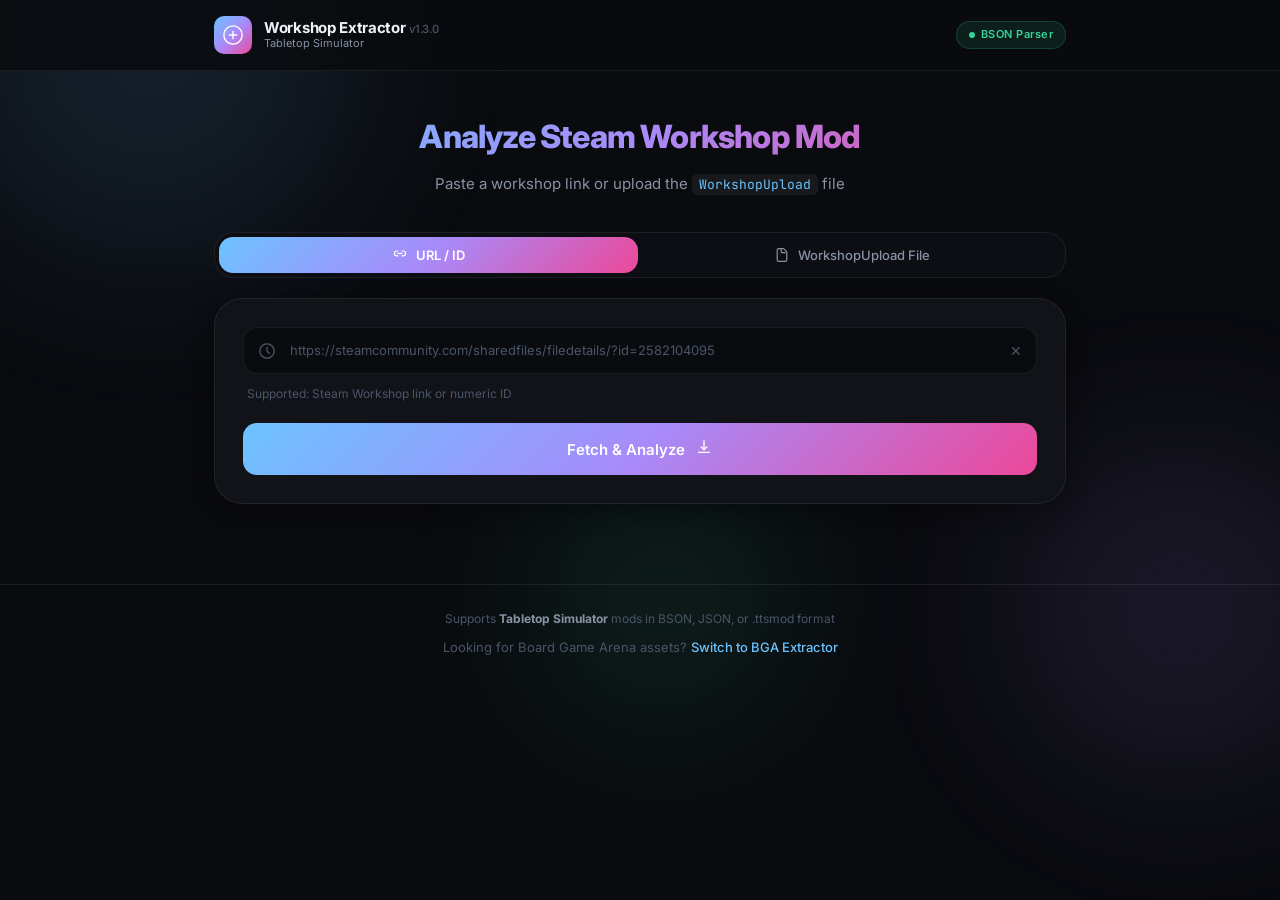
==== commit a3d26ec8: "feat: cut all decks function fix: don't cut back of deck with single back" ====
--- a/index.html
+++ b/index.html
@@ -45,7 +45,7 @@
           </svg>
         </div>
         <div class="logo-text">
-          <span class="logo-title">Workshop Extractor <span class="version-tag">v1.2.0</span></span>
+          <span class="logo-title">Workshop Extractor <span class="version-tag">v1.3.0</span></span>
           <span class="logo-sub">Tabletop Simulator</span>
         </div>
       </div>
@@ -227,9 +227,11 @@
           </h3>
           <div class="assets-header-right">
             <div class="assets-filters" id="assets-filters"></div>
-            <button class="section-toggle-btn" id="assets-toggle-btn" onclick="toggleSection('assets-section')" title="Collapse / Expand">
-              <svg viewBox="0 0 20 20" fill="none">
-                <path d="M5 8l5 5 5-5" stroke="currentColor" stroke-width="1.8" stroke-linecap="round" stroke-linejoin="round" />
+            <button class="section-toggle-btn" id="assets-toggle-btn" onclick="toggleSection('assets-section')"
+              title="Collapse / Expand">
+              <svg viewBox="0 0 20 20" fill="none">
+                <path d="M5 8l5 5 5-5" stroke="currentColor" stroke-width="1.8" stroke-linecap="round"
+                  stroke-linejoin="round" />
               </svg>
             </button>
           </div>
@@ -302,9 +304,11 @@
               Card Sheet Cutter
               <span class="cutter-deck-count" id="cutter-deck-count">0 decks</span>
             </h3>
-            <button class="section-toggle-btn" id="cutter-toggle-btn" onclick="toggleSection('cutter-section')" title="Collapse / Expand">
-              <svg viewBox="0 0 20 20" fill="none">
-                <path d="M5 8l5 5 5-5" stroke="currentColor" stroke-width="1.8" stroke-linecap="round" stroke-linejoin="round" />
+            <button class="section-toggle-btn" id="cutter-toggle-btn" onclick="toggleSection('cutter-section')"
+              title="Collapse / Expand">
+              <svg viewBox="0 0 20 20" fill="none">
+                <path d="M5 8l5 5 5-5" stroke="currentColor" stroke-width="1.8" stroke-linecap="round"
+                  stroke-linejoin="round" />
               </svg>
             </button>
           </div>
@@ -343,15 +347,27 @@
           <!-- Result bar + download -->
           <div class="cutter-result-bar" id="cutter-result-bar">
             <span class="cutter-result-info" id="cutter-result-info"></span>
-            <button class="cutter-download-btn" id="cutter-download-btn" onclick="downloadCardsZip()" disabled>
-              <svg viewBox="0 0 20 20" fill="none">
-                <path d="M10 3v9M10 12l-3-3M10 12l3-3" stroke="currentColor" stroke-width="1.5" stroke-linecap="round"
-                  stroke-linejoin="round" />
-                <path d="M3 15h14" stroke="currentColor" stroke-width="1.5" stroke-linecap="round" />
-              </svg>
-              Download All Cards (ZIP)
-            </button>
-          </div>
+            <div class="cutter-result-actions">
+              <button class="cutter-cut-all-btn" id="cutter-cut-all-btn" onclick="cutAllDecks()" disabled
+                title="Cut all directly-accessible decks and download as one ZIP">
+                <svg viewBox="0 0 20 20" fill="none" xmlns="http://www.w3.org/2000/svg">
+                  <circle cx="5" cy="5" r="2" stroke="currentColor" stroke-width="1.4" />
+                  <circle cx="5" cy="15" r="2" stroke="currentColor" stroke-width="1.4" />
+                  <path d="M7 6.5L17 12M7 13.5L17 8" stroke="currentColor" stroke-width="1.4" stroke-linecap="round" />
+                </svg>
+                Cut all decks
+              </button>
+              <button class="cutter-download-btn" id="cutter-download-btn" onclick="downloadCardsZip()" disabled>
+                <svg viewBox="0 0 20 20" fill="none">
+                  <path d="M10 3v9M10 12l-3-3M10 12l3-3" stroke="currentColor" stroke-width="1.5" stroke-linecap="round"
+                    stroke-linejoin="round" />
+                  <path d="M3 15h14" stroke="currentColor" stroke-width="1.5" stroke-linecap="round" />
+                </svg>
+                Download All Cards (ZIP)
+              </button>
+            </div>
+          </div>
+
 
           <!-- Sliced card preview grid -->
           <div class="cutter-preview-area" id="cutter-preview-area"></div>
--- a/style.css
+++ b/style.css
@@ -1975,4 +1975,56 @@
 .cutter-cut-btn .spin {
   animation: spin 0.8s linear infinite;
   display: inline-block;
-}+}
+
+/* Actions group inside result bar */
+.cutter-result-actions {
+  display: flex;
+  align-items: center;
+  gap: 8px;
+  flex-wrap: wrap;
+}
+
+/* Cut All Decks button */
+.cutter-cut-all-btn {
+  display: flex;
+  align-items: center;
+  gap: 7px;
+  padding: 9px 16px;
+  background: linear-gradient(135deg, rgba(245,158,11,0.15) 0%, rgba(236,72,153,0.12) 100%);
+  border: 1px solid rgba(245, 158, 11, 0.4);
+  border-radius: var(--radius-md);
+  color: #f59e0b;
+  font-family: var(--font-main);
+  font-size: 13px;
+  font-weight: 600;
+  cursor: pointer;
+  transition: all var(--transition);
+  white-space: nowrap;
+}
+
+.cutter-cut-all-btn:hover {
+  background: linear-gradient(135deg, rgba(245,158,11,0.25) 0%, rgba(236,72,153,0.2) 100%);
+  border-color: rgba(245, 158, 11, 0.6);
+  box-shadow: 0 4px 16px rgba(245, 158, 11, 0.2);
+  transform: translateY(-1px);
+}
+
+.cutter-cut-all-btn:disabled {
+  opacity: 0.35;
+  cursor: not-allowed;
+  transform: none;
+  box-shadow: none;
+}
+
+.cutter-cut-all-btn svg {
+  width: 15px;
+  height: 15px;
+  flex-shrink: 0;
+}
+
+.cutter-cut-all-btn .spin {
+  animation: spin 0.8s linear infinite;
+  display: inline-block;
+}
+
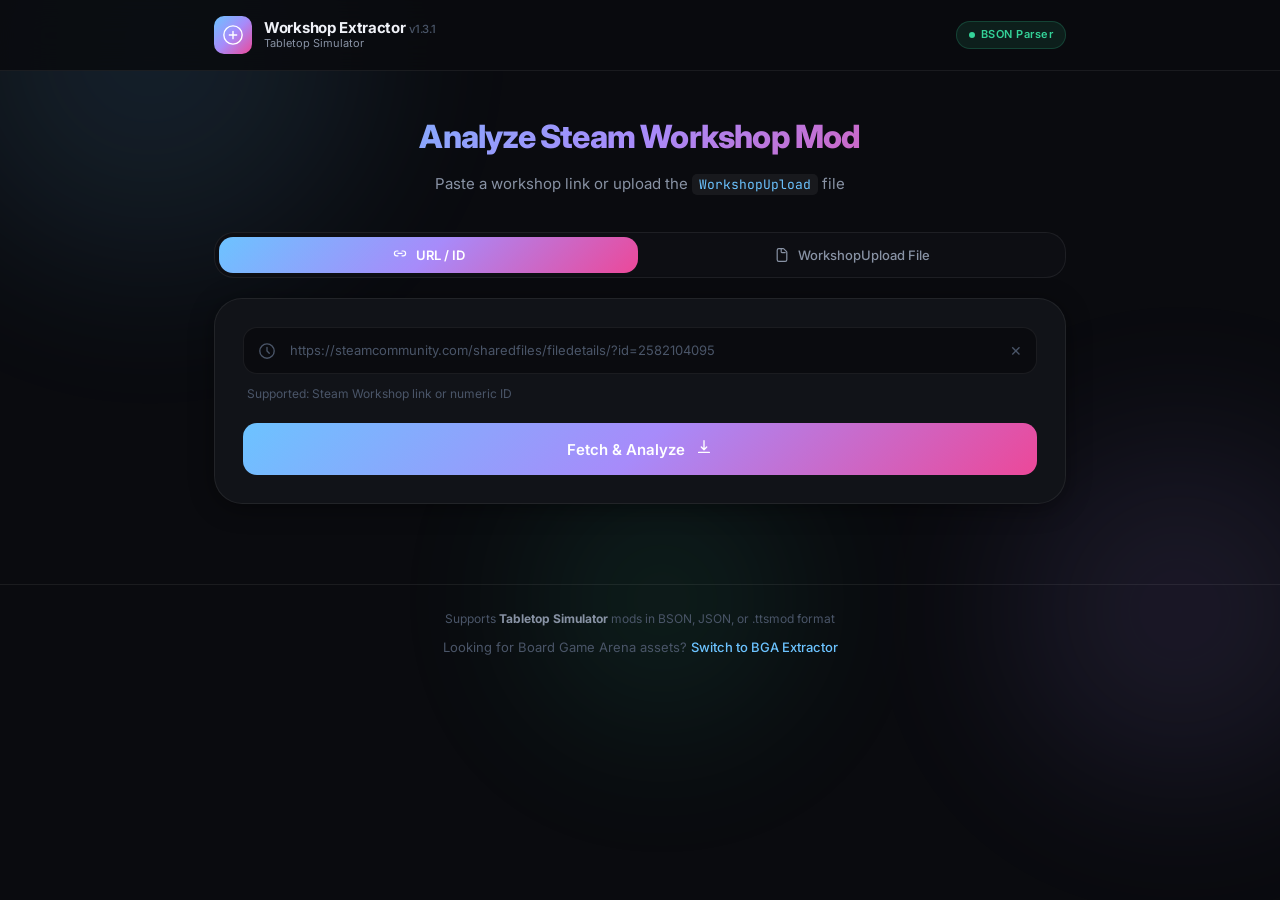
==== commit cfd5a192: "fix: cutter.js brakes fix: same decks names case for all decks cutting fix: real image extensions" ====
--- a/index.html
+++ b/index.html
@@ -45,7 +45,7 @@
           </svg>
         </div>
         <div class="logo-text">
-          <span class="logo-title">Workshop Extractor <span class="version-tag">v1.3.0</span></span>
+          <span class="logo-title">Workshop Extractor <span class="version-tag">v1.3.1</span></span>
           <span class="logo-sub">Tabletop Simulator</span>
         </div>
       </div>
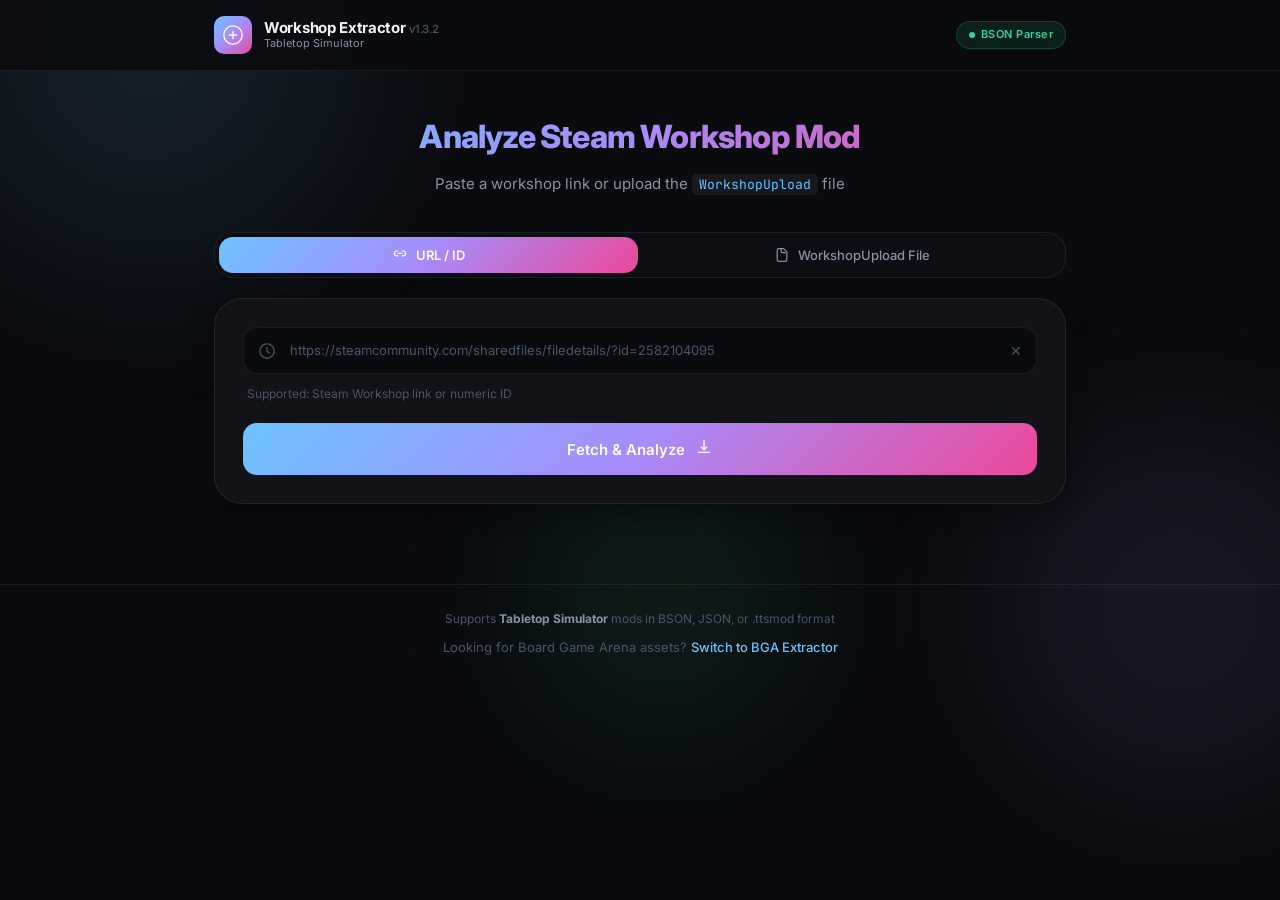
==== commit 634a59c1: "fix: name of decks archive" ====
--- a/index.html
+++ b/index.html
@@ -45,7 +45,7 @@
           </svg>
         </div>
         <div class="logo-text">
-          <span class="logo-title">Workshop Extractor <span class="version-tag">v1.3.1</span></span>
+          <span class="logo-title">Workshop Extractor <span class="version-tag">v1.3.2</span></span>
           <span class="logo-sub">Tabletop Simulator</span>
         </div>
       </div>
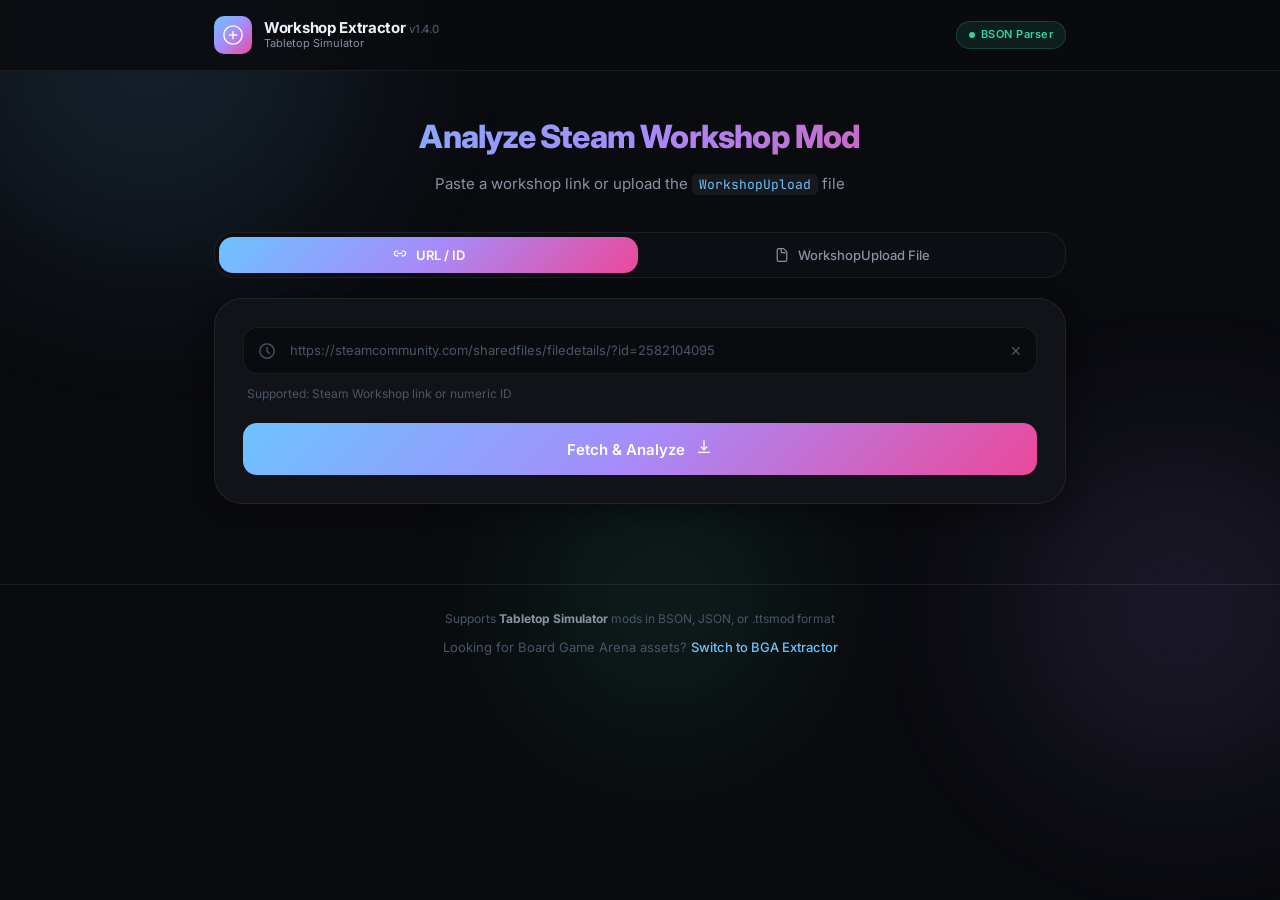
==== commit 8e865e36: "feat: add function to download all files with cut decks fix: design of cutting header is same as des" ====
--- a/index.html
+++ b/index.html
@@ -45,7 +45,7 @@
           </svg>
         </div>
         <div class="logo-text">
-          <span class="logo-title">Workshop Extractor <span class="version-tag">v1.3.2</span></span>
+          <span class="logo-title">Workshop Extractor <span class="version-tag">v1.4.0</span></span>
           <span class="logo-sub">Tabletop Simulator</span>
         </div>
       </div>
@@ -210,11 +210,42 @@
               <span class="meta-value" id="meta-file-size">—</span>
             </div>
           </div>
+
+          <!-- New buttons for downloading files -->
+          <div class="meta-actions">
+            <button class="meta-action-btn" id="meta-btn-download-cut" onclick="downloadMetaCutAndOthers()"
+              title="Cut decks + other files">
+              <svg viewBox="0 0 20 20" fill="none">
+                <path d="M4 4l12 12M4 8l8 8M8 4l8 8" stroke="currentColor" stroke-width="1.4" stroke-linecap="round" />
+                <circle cx="15" cy="5" r="2" stroke="currentColor" stroke-width="1.4" />
+                <circle cx="5" cy="15" r="2" stroke="currentColor" stroke-width="1.4" />
+              </svg>
+              Download Cut Decks &amp; Other Files
+            </button>
+            <button class="meta-action-btn" id="meta-btn-download-all" onclick="downloadMetaAllFiles()"
+              title="Download all raw files">
+              <svg viewBox="0 0 20 20" fill="none">
+                <path d="M10 3v9M10 12l-3-3M10 12l3-3" stroke="currentColor" stroke-width="1.5" stroke-linecap="round"
+                  stroke-linejoin="round" />
+                <path d="M3 15h14" stroke="currentColor" stroke-width="1.5" stroke-linecap="round" />
+              </svg>
+              Download All Files "As Is"
+            </button>
+          </div>
+          <div class="meta-status-bar hidden" id="meta-status-bar">
+            <div class="meta-status-text">
+              <span id="meta-status-message">Preparing...</span>
+              <span id="meta-status-count"></span>
+            </div>
+            <div class="meta-status-progress">
+              <div class="meta-status-fill" id="meta-status-fill"></div>
+            </div>
+          </div>
         </div>
       </div>
 
       <!-- Assets Section -->
-      <div class="assets-section" id="assets-section">
+      <div class="assets-section collapsed" id="assets-section">
         <div class="assets-header">
           <h3 class="assets-title">
             <svg viewBox="0 0 20 20" fill="none">
--- a/style.css
+++ b/style.css
@@ -795,6 +795,105 @@
   color: var(--accent-2);
 }
 
+.meta-actions {
+  display: flex;
+  gap: 12px;
+  margin-top: 24px;
+}
+
+.meta-action-btn {
+  flex: 1;
+  display: flex;
+  align-items: center;
+  justify-content: center;
+  gap: 8px;
+  padding: 10px 16px;
+  background: rgba(255, 255, 255, 0.04);
+  border: 1px solid var(--border);
+  border-radius: var(--radius-md);
+  color: var(--text-primary);
+  font-family: var(--font-main);
+  font-size: 13px;
+  font-weight: 500;
+  cursor: pointer;
+  transition: all var(--transition);
+}
+
+.meta-action-btn svg {
+  width: 16px;
+  height: 16px;
+  color: currentColor;
+}
+
+.meta-action-btn:hover:not(:disabled) {
+  background: rgba(255, 255, 255, 0.08);
+  border-color: rgba(255, 255, 255, 0.15);
+}
+
+.meta-action-btn:disabled {
+  opacity: 0.5;
+  cursor: not-allowed;
+}
+
+#meta-btn-download-cut {
+  background: linear-gradient(135deg, #34d399 0%, #059669 100%);
+  border: none;
+  color: #fff;
+}
+
+#meta-btn-download-cut:hover:not(:disabled) {
+  background: linear-gradient(135deg, #4ade80 0%, #10b981 100%);
+}
+
+#meta-btn-download-all {
+  background: linear-gradient(135deg, #6cc3ff 0%, #3b82f6 100%);
+  border: none;
+  color: #fff;
+}
+
+#meta-btn-download-all:hover:not(:disabled) {
+  background: linear-gradient(135deg, #7dd3fc 0%, #60a5fa 100%);
+}
+
+.meta-status-bar {
+  margin-top: 16px;
+  padding: 14px 16px;
+  background: rgba(108, 195, 255, 0.05);
+  border: 1px solid rgba(108, 195, 255, 0.15);
+  border-radius: var(--radius-md);
+}
+
+.meta-status-bar.hidden {
+  display: none;
+}
+
+.meta-status-text {
+  font-size: 12px;
+  color: var(--text-primary);
+  margin-bottom: 8px;
+  display: flex;
+  justify-content: space-between;
+  font-weight: 500;
+}
+
+.meta-status-text span:last-child {
+  color: var(--text-secondary);
+}
+
+.meta-status-progress {
+  height: 4px;
+  background: rgba(255, 255, 255, 0.06);
+  border-radius: 2px;
+  overflow: hidden;
+}
+
+.meta-status-fill {
+  height: 100%;
+  background: var(--accent-gradient);
+  width: 0%;
+  transition: width 0.2s ease;
+}
+
 /* === Assets Section === */
 .assets-section {
   margin-bottom: 24px;
@@ -1282,16 +1381,34 @@
 
 /* === Card Sheet Cutter === */
 .cutter-section {
+  margin-bottom: 24px;
+}
+
+.cutter-header {
+  margin-bottom: 20px;
+}
+
+/* Title row: title left, toggle right */
+.cutter-header-top {
+  display: flex;
+  align-items: center;
+  justify-content: space-between;
+  gap: 8px;
+  margin-bottom: 6px;
+}
+
+/* Collapse body */
+.cutter-body {
   background: var(--bg-card);
   border: 1px solid var(--border);
   border-radius: var(--radius-xl);
   padding: 24px 28px 28px;
-  margin-bottom: 24px;
   position: relative;
   overflow: hidden;
-}
-
-.cutter-section::before {
+  transition: opacity 0.25s ease;
+}
+
+.cutter-body::before {
   content: '';
   position: absolute;
   top: 0;
@@ -1299,25 +1416,6 @@
   right: 0;
   height: 3px;
   background: linear-gradient(90deg, #f59e0b, #ec4899, #8b5cf6);
-}
-
-.cutter-header {
-  margin-bottom: 20px;
-}
-
-/* Title row: title left, toggle right */
-.cutter-header-top {
-  display: flex;
-  align-items: center;
-  justify-content: space-between;
-  gap: 8px;
-  margin-bottom: 6px;
-}
-
-/* Collapse body */
-.cutter-body {
-  overflow: hidden;
-  transition: opacity 0.25s ease;
 }
 
 .cutter-section.collapsed .cutter-body {
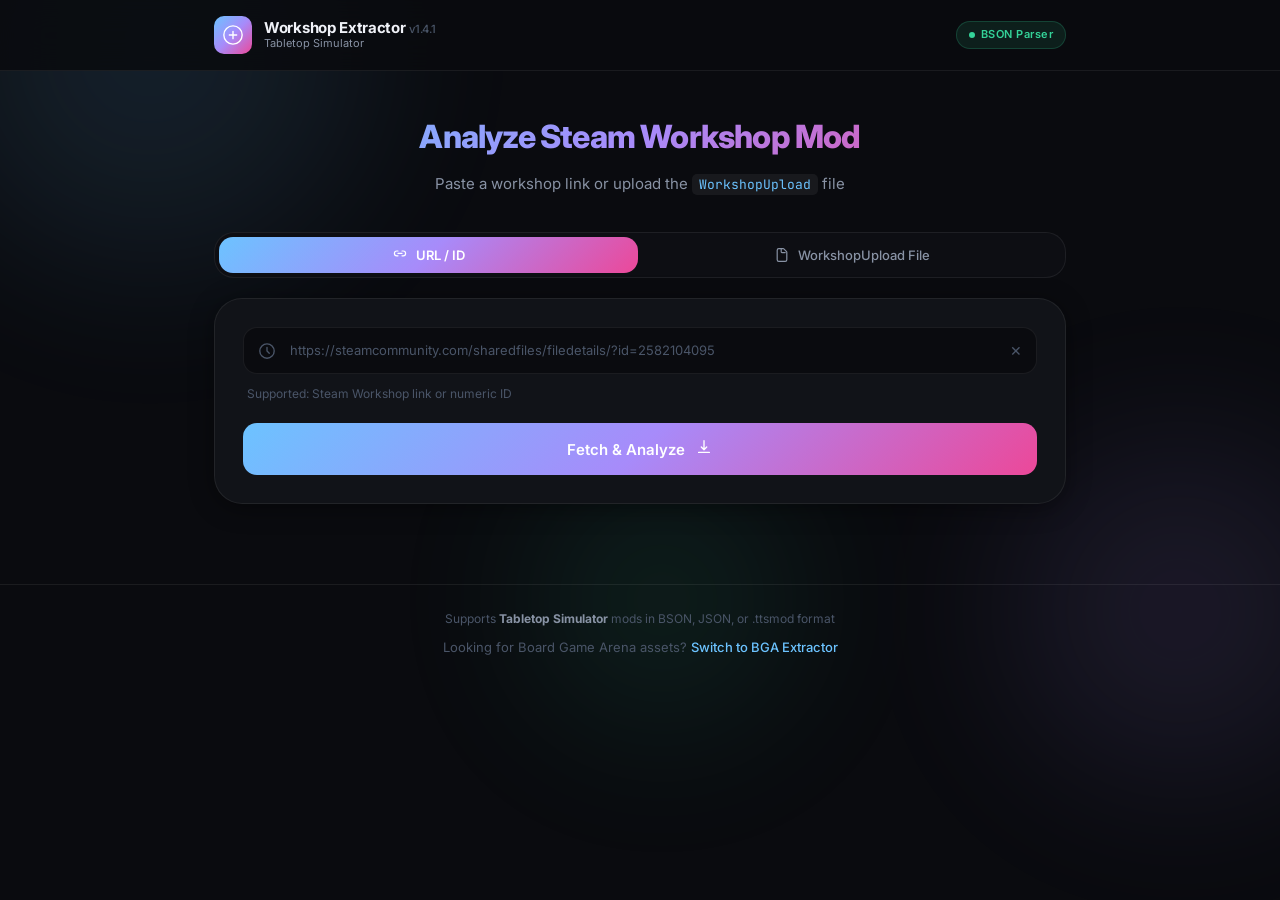
==== commit fe66b792: "feat: manifest files to archive fix: correct other files extension" ====
--- a/index.html
+++ b/index.html
@@ -45,7 +45,7 @@
           </svg>
         </div>
         <div class="logo-text">
-          <span class="logo-title">Workshop Extractor <span class="version-tag">v1.4.0</span></span>
+          <span class="logo-title">Workshop Extractor <span class="version-tag">v1.4.1</span></span>
           <span class="logo-sub">Tabletop Simulator</span>
         </div>
       </div>
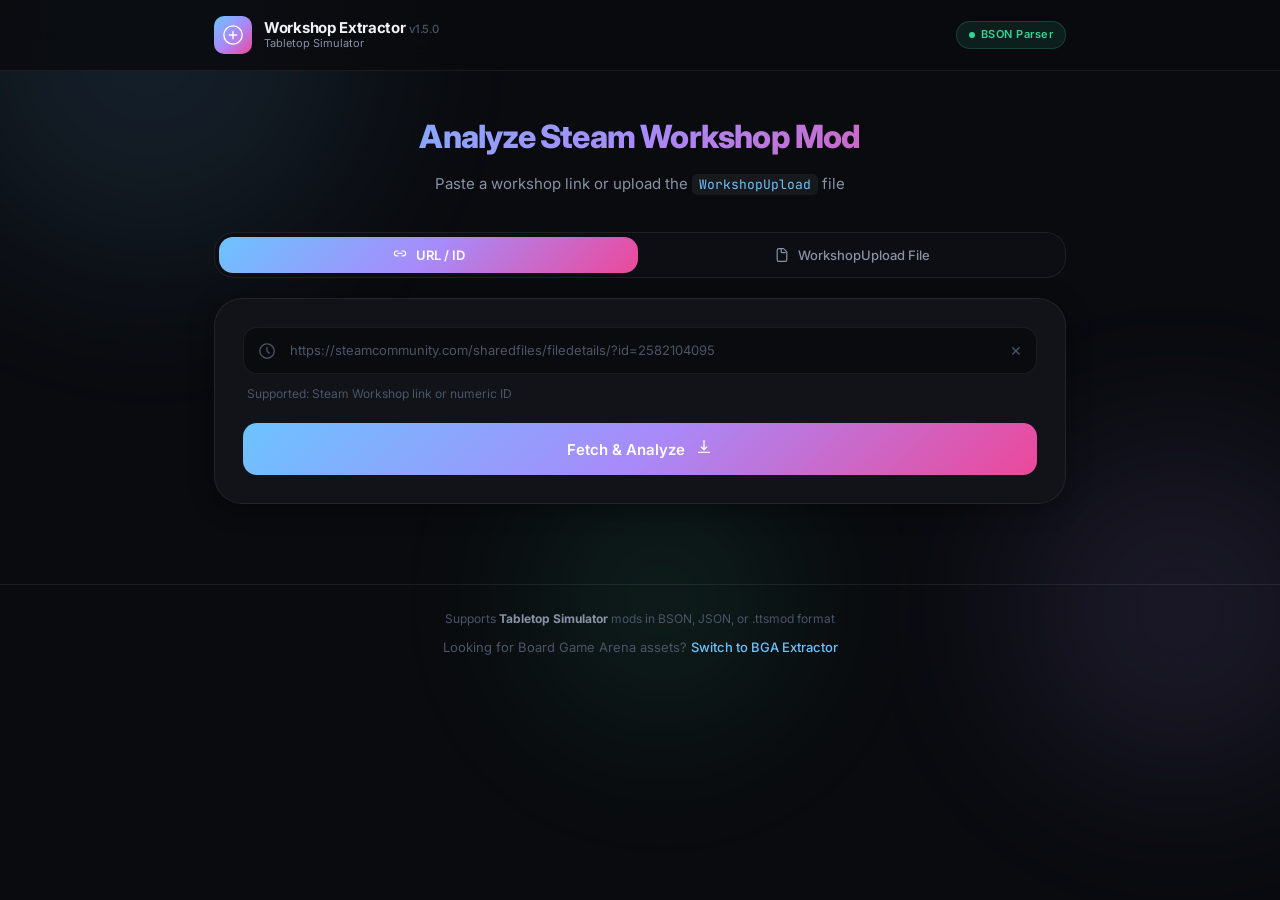
==== commit 4219ede6: "feat: streaming downloading" ====
--- a/index.html
+++ b/index.html
@@ -45,7 +45,7 @@
           </svg>
         </div>
         <div class="logo-text">
-          <span class="logo-title">Workshop Extractor <span class="version-tag">v1.4.1</span></span>
+          <span class="logo-title">Workshop Extractor <span class="version-tag">v1.5.0</span></span>
           <span class="logo-sub">Tabletop Simulator</span>
         </div>
       </div>
